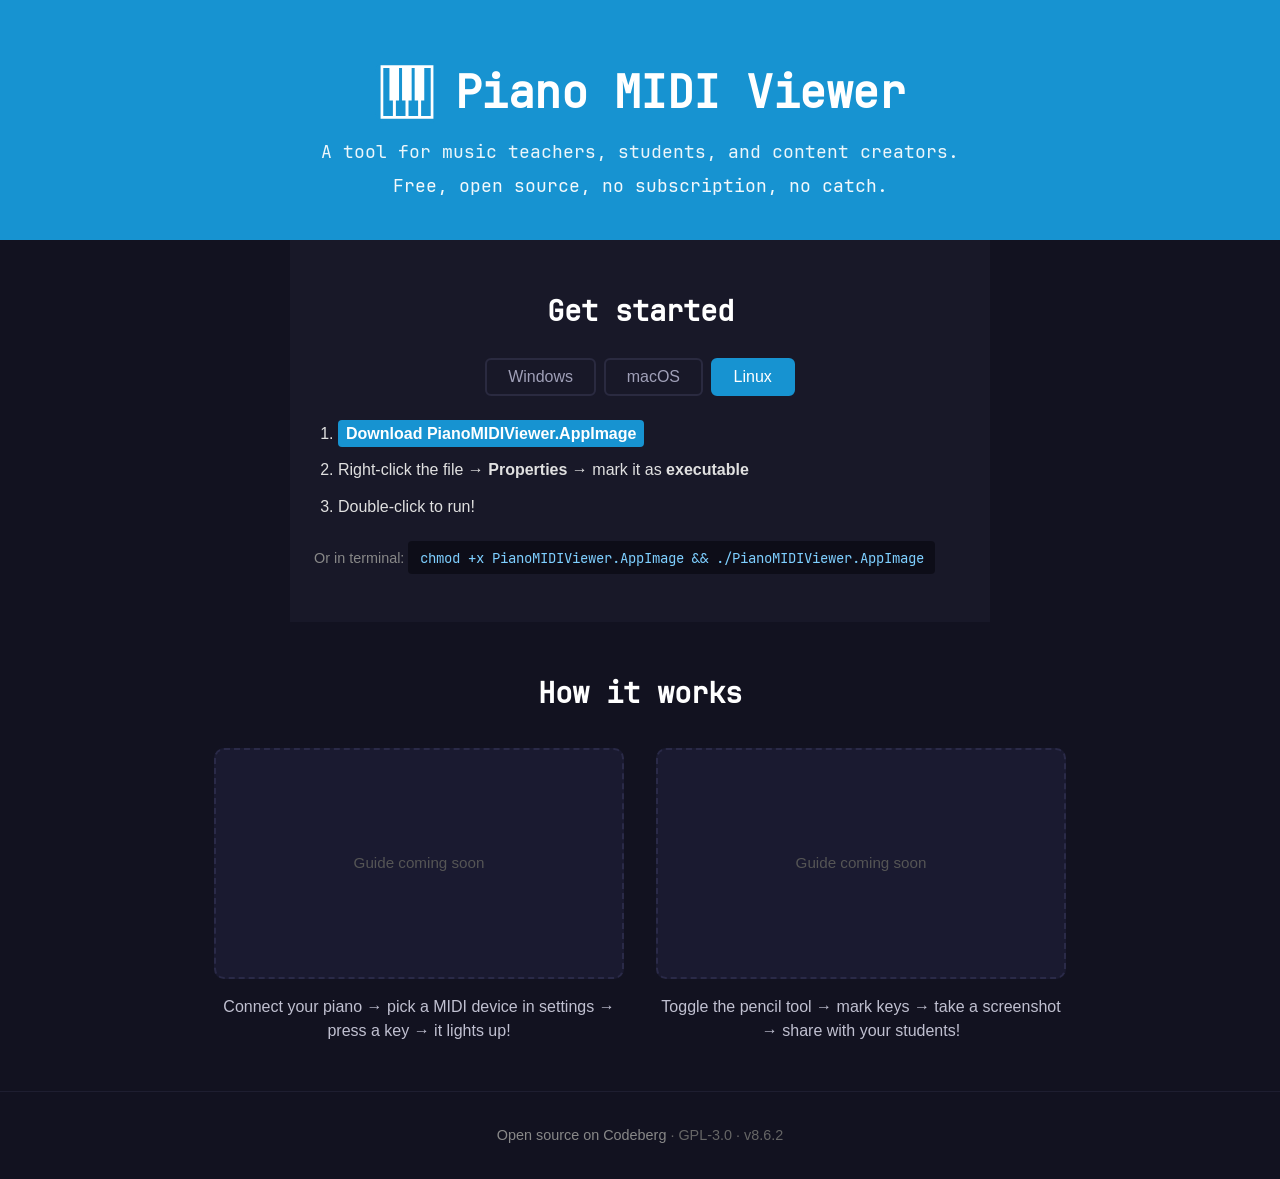
==== index.html @ 0eb94acc "Deploy website" ====
<!DOCTYPE html>
<html lang="en">
<head>
    <meta charset="UTF-8">
    <meta name="viewport" content="width=device-width, initial-scale=1.0">
    <title>Piano MIDI Viewer — Free tool for music teachers, students, and creators</title>
    <meta name="description" content="A free, open source piano visualizer for music lessons and streaming. No subscription, no catch.">
    <link rel="icon" href="icon.svg" type="image/svg+xml">
    <link rel="stylesheet" href="style.css">
</head>
<body>

<!-- Hero -->
<header class="hero">
    <div class="hero-title">
        <img src="icon.svg" alt="Piano MIDI Viewer icon" class="hero-icon">
        <h1>Piano MIDI Viewer</h1>
    </div>
    <p class="tagline">A tool for music teachers, students, and content creators.</p>
    <p class="promise">Free, open source, no subscription, no catch.</p>
</header>

<!-- Download / Install -->
<section id="download" class="download-section">
    <h2>Get started</h2>
    <div class="platform-tabs">
        <button class="tab" data-platform="windows">Windows</button>
        <button class="tab" data-platform="macos">macOS</button>
        <button class="tab" data-platform="linux">Linux</button>
    </div>

    <div class="platform-content" data-platform="windows">
        <ol>
            <li><a href="#" class="btn btn-download" data-file="WIN_PianoMIDIViewer.exe">Download PianoMIDIViewer.exe</a></li>
            <li>Run the file</li>
            <li>Windows SmartScreen may pop up — click <strong>"More info"</strong>, then <strong>"Run anyway"</strong></li>
            <li>That's it! The app is ready to use.</li>
        </ol>
        <p class="note">SmartScreen warns about unsigned apps. Piano MIDI Viewer is open source and safe — you can <a href="https://codeberg.org/skoomabwoy/piano-midi-viewer" target="_blank" rel="noopener">read every line of code</a>.</p>
    </div>

    <div class="platform-content" data-platform="macos">
        <ol>
            <li><a href="#" class="btn btn-download" data-file="MAC_PianoMIDIViewer.dmg">Download PianoMIDIViewer.dmg</a></li>
            <li>Open the DMG and drag <strong>Piano MIDI Viewer</strong> to your <strong>Applications</strong> folder</li>
            <li>Open <strong>Terminal</strong> (search for it in Spotlight) and paste this command:
                <code class="command">xattr -cr /Applications/PianoMIDIViewer.app</code>
            </li>
            <li>Now open the app from Applications — it's ready!</li>
        </ol>
        <p class="note">The xattr command removes macOS quarantine flags. Apple requires a $99/year fee to sign apps — we'd rather keep the app free.</p>
    </div>

    <div class="platform-content" data-platform="linux">
        <ol>
            <li><a href="#" class="btn btn-download" data-file="LINUX_PianoMIDIViewer.AppImage">Download PianoMIDIViewer.AppImage</a></li>
            <li>Right-click the file → <strong>Properties</strong> → mark it as <strong>executable</strong></li>
            <li>Double-click to run!</li>
        </ol>
        <p class="note">Or in terminal: <code class="command">chmod +x PianoMIDIViewer.AppImage && ./PianoMIDIViewer.AppImage</code></p>
    </div>
</section>

<!-- How it works -->
<section class="how-it-works">
    <h2>How it works</h2>
    <div class="guides">
        <div class="guide-card">
            <div class="guide-placeholder">
                <!-- GIF/screenshot will go here -->
                <span>Guide coming soon</span>
            </div>
            <p class="guide-caption">Connect your piano → pick a MIDI device in settings → press a key → it lights up!</p>
        </div>
        <div class="guide-card">
            <div class="guide-placeholder">
                <!-- GIF/screenshot will go here -->
                <span>Guide coming soon</span>
            </div>
            <p class="guide-caption">Toggle the pencil tool → mark keys → take a screenshot → share with your students!</p>
        </div>
    </div>
</section>

<!-- Footer -->
<footer>
    <p>
        <a href="https://codeberg.org/skoomabwoy/piano-midi-viewer" target="_blank" rel="noopener">Open source on Codeberg</a>
        · GPL-3.0
        · v8.6.2
    </p>
</footer>

<script src="script.js"></script>
</body>
</html>
---- style.css ----
/* ── Font ── */
@font-face {
    font-family: 'JetBrains Mono';
    src: url('JetBrainsMono-Regular.ttf') format('truetype');
    font-weight: 400;
    font-style: normal;
    font-display: swap;
}

/* ── Reset & Base ── */
*, *::before, *::after {
    margin: 0;
    padding: 0;
    box-sizing: border-box;
}

html {
    scroll-behavior: smooth;
}

body {
    font-family: -apple-system, BlinkMacSystemFont, 'Segoe UI', Roboto, 'Helvetica Neue', Arial, sans-serif;
    line-height: 1.6;
    color: #e0e0e0;
    background: #121220;
}

a {
    color: #5bbfff;
    text-decoration: none;
}

a:hover {
    text-decoration: underline;
}

/* ── Hero ── */
.hero {
    background: #1793D1;
    color: #fff;
    text-align: center;
    padding: 3.5rem 1.5rem 2.5rem;
}

.hero-title {
    display: flex;
    align-items: center;
    justify-content: center;
    gap: 1rem;
    margin-bottom: 0.6rem;
}

.hero-icon {
    width: 64px;
    height: 64px;
    border-radius: 12px;
}

.hero h1 {
    font-family: 'JetBrains Mono', monospace;
    font-size: 2.8rem;
    font-weight: 700;
    letter-spacing: -0.5px;
}

.tagline {
    font-family: 'JetBrains Mono', monospace;
    font-size: 1.15rem;
    opacity: 0.92;
    margin-bottom: 0.3rem;
}

.promise {
    font-family: 'JetBrains Mono', monospace;
    font-size: 1.1rem;
    font-weight: 400;
    opacity: 0.95;
    margin-bottom: 0;
}

/* ── Download Section ── */
.download-section {
    background: #181828;
    padding: 3rem 1.5rem;
    max-width: 700px;
    margin: 0 auto;
}

.download-section h2 {
    font-family: 'JetBrains Mono', monospace;
    text-align: center;
    font-size: 1.8rem;
    margin-bottom: 1.5rem;
    color: #fff;
}

/* Platform tabs */
.platform-tabs {
    display: flex;
    justify-content: center;
    gap: 0.5rem;
    margin-bottom: 1.5rem;
}

.tab {
    background: transparent;
    color: #a0a0b8;
    border: 2px solid #2a2a40;
    padding: 0.5rem 1.3rem;
    border-radius: 6px;
    font-size: 1rem;
    font-weight: 500;
    cursor: pointer;
    transition: all 0.2s;
    font-family: inherit;
}

.tab:hover {
    color: #fff;
    border-color: #1793D1;
}

.tab.active {
    background: #1793D1;
    color: #fff;
    border-color: #1793D1;
}

/* Platform content */
.platform-content {
    display: none;
    animation: fadeIn 0.25s ease;
}

.platform-content.active {
    display: block;
}

@keyframes fadeIn {
    from { opacity: 0; transform: translateY(6px); }
    to { opacity: 1; transform: translateY(0); }
}

.platform-content ol {
    padding-left: 1.5rem;
    margin-bottom: 1rem;
}

.platform-content li {
    margin-bottom: 0.6rem;
    line-height: 1.7;
}

/* Download button inside steps */
.btn-download {
    display: inline-block;
    background: #1793D1;
    color: #fff;
    padding: 0rem 0.5rem;
    border-radius: 4px;
    font-size: 1rem;
    font-weight: 600;
    text-decoration: none;
    transition: background 0.15s;
    cursor: pointer;
}

.btn-download:hover {
    background: #1480b8;
    text-decoration: none;
}

.command {
    display: inline-block;
    background: #0d0d18;
    color: #7ecfff;
    padding: 0.3rem 0.7rem;
    border-radius: 4px;
    font-family: 'JetBrains Mono', 'Fira Code', 'Consolas', monospace;
    font-size: 0.9rem;
    user-select: all;
    margin-top: 0.3rem;
}

.note {
    color: #888;
    font-size: 0.9rem;
    margin-top: 0.5rem;
}

/* ── How It Works ── */
.how-it-works {
    background: #121220;
    padding: 3rem 1.5rem;
    max-width: 900px;
    margin: 0 auto;
}

.how-it-works h2 {
    font-family: 'JetBrains Mono', monospace;
    text-align: center;
    font-size: 1.8rem;
    margin-bottom: 2rem;
    color: #fff;
}

.guides {
    display: grid;
    grid-template-columns: 1fr 1fr;
    gap: 2rem;
}

.guide-card {
    text-align: center;
}

.guide-placeholder {
    background: #1a1a30;
    border: 2px dashed #2a2a48;
    border-radius: 10px;
    aspect-ratio: 16 / 9;
    display: flex;
    align-items: center;
    justify-content: center;
    margin-bottom: 1rem;
    color: #555;
    font-size: 0.95rem;
}

.guide-caption {
    color: #c0c0d0;
    font-size: 1rem;
    line-height: 1.5;
}

/* ── Footer ── */
footer {
    text-align: center;
    padding: 2rem 1.5rem;
    color: #666;
    font-size: 0.9rem;
    border-top: 1px solid #1e1e30;
}

footer a {
    color: #888;
}

footer a:hover {
    color: #1793D1;
}

/* ── Responsive ── */
@media (max-width: 600px) {
    .hero-icon {
        width: 48px;
        height: 48px;
    }

    .hero h1 {
        font-size: 1.8rem;
    }

    .tagline {
        font-size: 1.05rem;
    }

    .promise {
        font-size: 1rem;
    }

    .platform-tabs {
        flex-direction: column;
        align-items: stretch;
    }

    .tab {
        text-align: center;
    }

    .guides {
        grid-template-columns: 1fr;
    }

    .download-section {
        padding: 2rem 1.2rem;
    }
}
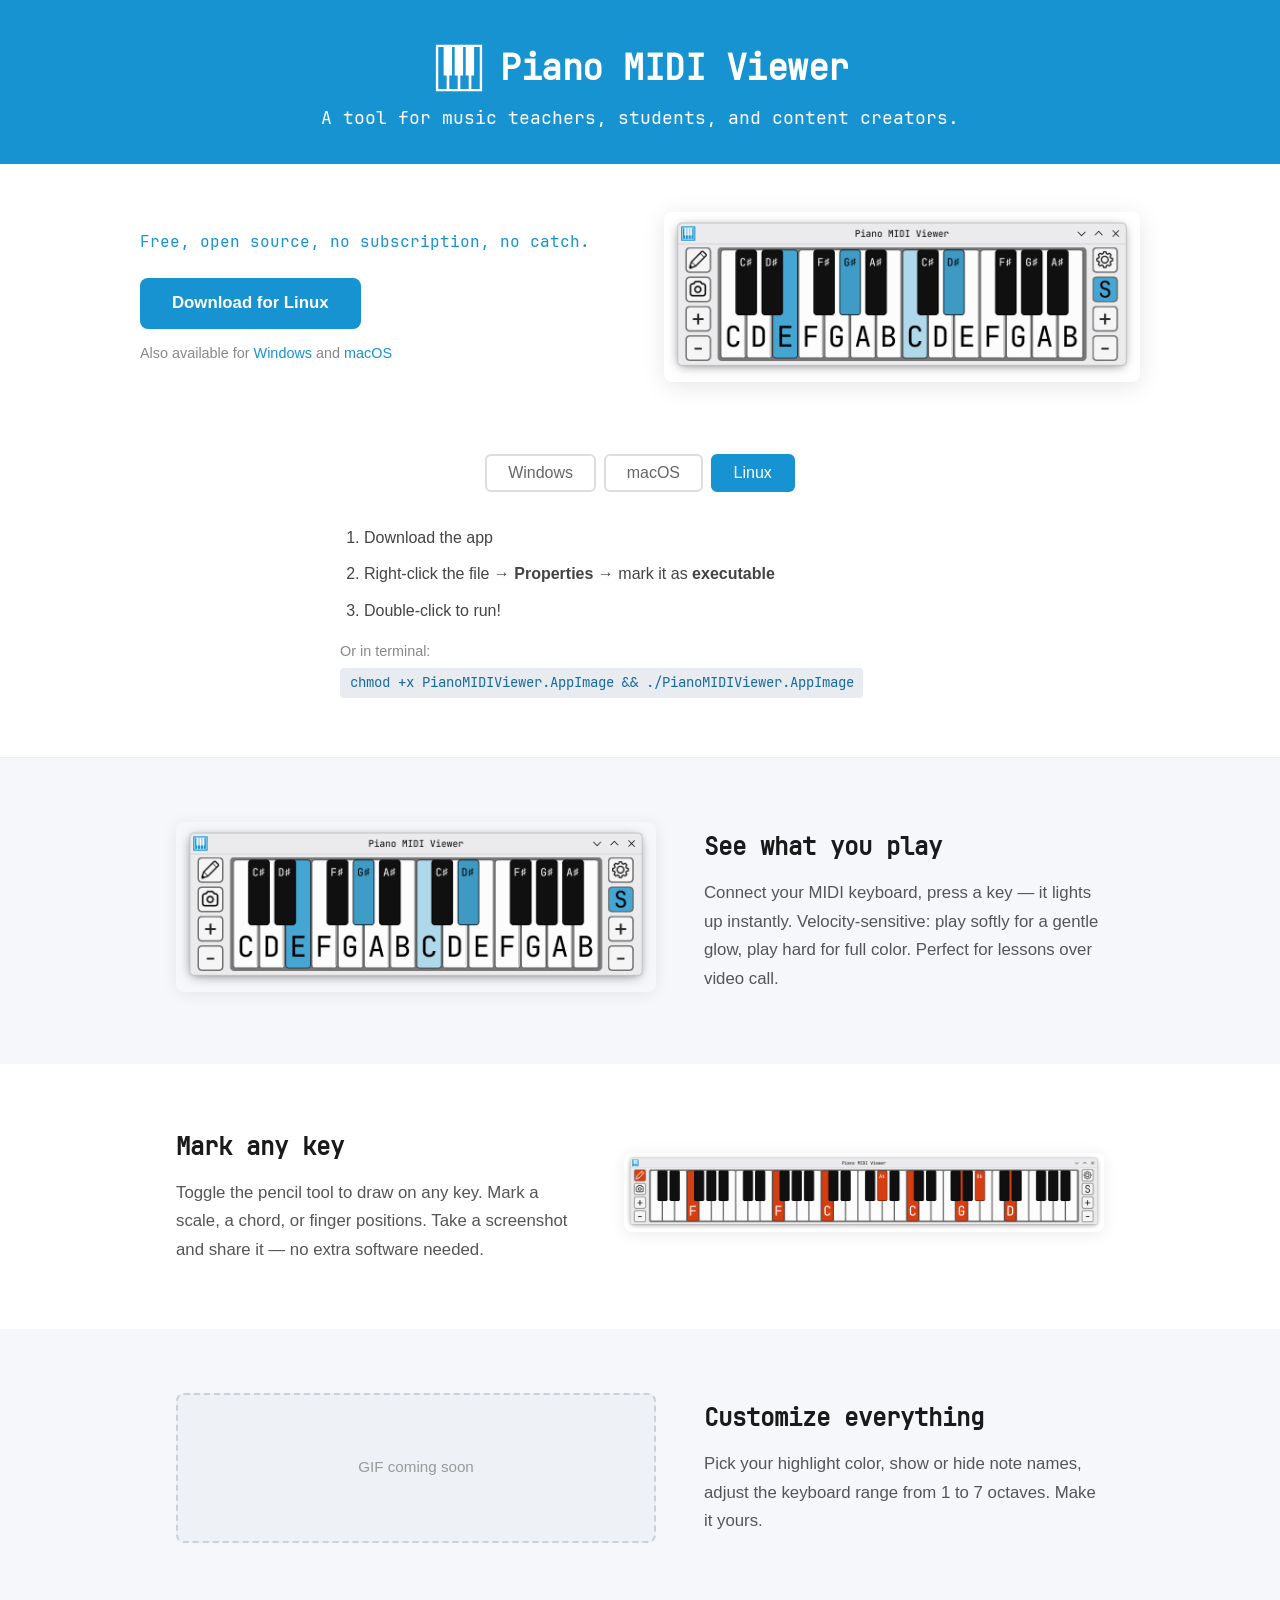
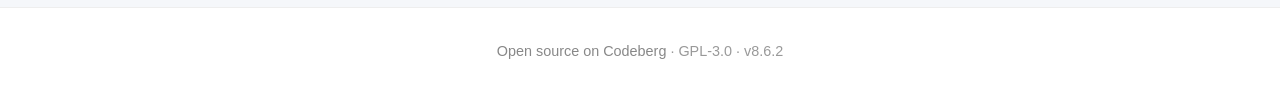
==== commit 0e5c0ff6: "Deploy website" ====
--- a/index.html
+++ b/index.html
@@ -10,76 +10,112 @@
 </head>
 <body>
 
-<!-- Hero -->
-<header class="hero">
-    <div class="hero-title">
-        <img src="icon.svg" alt="Piano MIDI Viewer icon" class="hero-icon">
-        <h1>Piano MIDI Viewer</h1>
+<!-- Top Banner -->
+<header class="top-banner">
+    <div class="banner-inner">
+        <div class="banner-title">
+            <img src="icon.svg" alt="" class="banner-icon">
+            <h1>Piano MIDI Viewer</h1>
+        </div>
+        <p class="banner-tagline">A tool for music teachers, students, and content creators.</p>
     </div>
-    <p class="tagline">A tool for music teachers, students, and content creators.</p>
-    <p class="promise">Free, open source, no subscription, no catch.</p>
 </header>
 
-<!-- Download / Install -->
-<section id="download" class="download-section">
-    <h2>Get started</h2>
+<!-- Hero -->
+<section class="hero">
+    <div class="hero-inner">
+        <div class="hero-text">
+            <p class="promise">Free, open source, no subscription, no catch.</p>
+            <a id="hero-download-btn" href="#download" class="btn btn-primary">Download</a>
+            <p class="also-available">Also available for
+                <a href="#" class="alt-download" data-platform="windows">Windows</a>,
+                <a href="#" class="alt-download" data-platform="macos">macOS</a>, and
+                <a href="#" class="alt-download" data-platform="linux">Linux</a>
+            </p>
+        </div>
+        <div class="hero-screenshot">
+            <img src="screenshots/sustained-blue-2-octaves-velocity.png" alt="Piano MIDI Viewer showing highlighted keys with velocity">
+        </div>
+    </div>
+</section>
+
+<!-- Install Instructions (right below hero, before features) -->
+<section id="download" class="install-section">
     <div class="platform-tabs">
         <button class="tab" data-platform="windows">Windows</button>
         <button class="tab" data-platform="macos">macOS</button>
         <button class="tab" data-platform="linux">Linux</button>
     </div>
 
-    <div class="platform-content" data-platform="windows">
-        <ol>
-            <li><a href="#" class="btn btn-download" data-file="WIN_PianoMIDIViewer.exe">Download PianoMIDIViewer.exe</a></li>
-            <li>Run the file</li>
-            <li>Windows SmartScreen may pop up — click <strong>"More info"</strong>, then <strong>"Run anyway"</strong></li>
-            <li>That's it! The app is ready to use.</li>
-        </ol>
-        <p class="note">SmartScreen warns about unsigned apps. Piano MIDI Viewer is open source and safe — you can <a href="https://codeberg.org/skoomabwoy/piano-midi-viewer" target="_blank" rel="noopener">read every line of code</a>.</p>
-    </div>
+    <div class="platform-container">
+        <div class="platform-content" data-platform="windows">
+            <ol>
+                <li>Download the app</li>
+                <li>Run the file</li>
+                <li>Windows SmartScreen may pop up — click <strong>"More info"</strong>, then <strong>"Run anyway"</strong></li>
+                <li>That's it! The app is ready to use.</li>
+            </ol>
+            <p class="note">SmartScreen warns about unsigned apps. Piano MIDI Viewer is open source and safe — you can <a href="https://codeberg.org/skoomabwoy/piano-midi-viewer" target="_blank" rel="noopener">read every line of code</a>.</p>
+        </div>
 
-    <div class="platform-content" data-platform="macos">
-        <ol>
-            <li><a href="#" class="btn btn-download" data-file="MAC_PianoMIDIViewer.dmg">Download PianoMIDIViewer.dmg</a></li>
-            <li>Open the DMG and drag <strong>Piano MIDI Viewer</strong> to your <strong>Applications</strong> folder</li>
-            <li>Open <strong>Terminal</strong> (search for it in Spotlight) and paste this command:
-                <code class="command">xattr -cr /Applications/PianoMIDIViewer.app</code>
-            </li>
-            <li>Now open the app from Applications — it's ready!</li>
-        </ol>
-        <p class="note">The xattr command removes macOS quarantine flags. Apple requires a $99/year fee to sign apps — we'd rather keep the app free.</p>
-    </div>
+        <div class="platform-content" data-platform="macos">
+            <ol>
+                <li>Download the app</li>
+                <li>Open the downloaded file and drag <strong>Piano MIDI Viewer</strong> to your <strong>Applications</strong> folder</li>
+                <li>Open <strong>Terminal</strong> (search for it in Spotlight) and paste this command:
+                    <code class="command">xattr -cr /Applications/PianoMIDIViewer.app</code>
+                </li>
+                <li>Now open the app from Applications — it's ready!</li>
+            </ol>
+            <p class="note">The xattr command removes macOS quarantine flags. Apple requires a $99/year fee to sign apps — we'd rather keep the app free.</p>
+        </div>
 
-    <div class="platform-content" data-platform="linux">
-        <ol>
-            <li><a href="#" class="btn btn-download" data-file="LINUX_PianoMIDIViewer.AppImage">Download PianoMIDIViewer.AppImage</a></li>
-            <li>Right-click the file → <strong>Properties</strong> → mark it as <strong>executable</strong></li>
-            <li>Double-click to run!</li>
-        </ol>
-        <p class="note">Or in terminal: <code class="command">chmod +x PianoMIDIViewer.AppImage && ./PianoMIDIViewer.AppImage</code></p>
+        <div class="platform-content" data-platform="linux">
+            <ol>
+                <li>Download the app</li>
+                <li>Right-click the file → <strong>Properties</strong> → mark it as <strong>executable</strong></li>
+                <li>Double-click to run!</li>
+            </ol>
+            <p class="note">Or in terminal: <code class="command">chmod +x PianoMIDIViewer.AppImage && ./PianoMIDIViewer.AppImage</code></p>
+        </div>
     </div>
 </section>
 
-<!-- How it works -->
-<section class="how-it-works">
-    <h2>How it works</h2>
-    <div class="guides">
-        <div class="guide-card">
-            <div class="guide-placeholder">
-                <!-- GIF/screenshot will go here -->
-                <span>Guide coming soon</span>
-            </div>
-            <p class="guide-caption">Connect your piano → pick a MIDI device in settings → press a key → it lights up!</p>
+<!-- Features -->
+<section class="features">
+
+    <div class="feature feature-img-left">
+        <div class="feature-media">
+            <img src="screenshots/sustained-blue-2-octaves-velocity.png" alt="Keys lighting up in real time">
         </div>
-        <div class="guide-card">
-            <div class="guide-placeholder">
-                <!-- GIF/screenshot will go here -->
-                <span>Guide coming soon</span>
-            </div>
-            <p class="guide-caption">Toggle the pencil tool → mark keys → take a screenshot → share with your students!</p>
+        <div class="feature-text">
+            <h2>See what you play</h2>
+            <p>Connect your MIDI keyboard, press a key — it lights up instantly. Velocity-sensitive: play softly for a gentle glow, play hard for full color. Perfect for lessons over video call.</p>
         </div>
     </div>
+
+    <div class="feature feature-img-right">
+        <div class="feature-text">
+            <h2>Mark any key</h2>
+            <p>Toggle the pencil tool to draw on any key. Mark a scale, a chord, or finger positions. Take a screenshot and share it — no extra software needed.</p>
+        </div>
+        <div class="feature-media">
+            <img src="screenshots/pencil-tool-red-4-octaves.png" alt="Pencil tool marking keys in red">
+        </div>
+    </div>
+
+    <div class="feature feature-img-left">
+        <div class="feature-media">
+            <div class="feature-placeholder">
+                <span>GIF coming soon</span>
+            </div>
+        </div>
+        <div class="feature-text">
+            <h2>Customize everything</h2>
+            <p>Pick your highlight color, show or hide note names, adjust the keyboard range from 1 to 7 octaves. Make it yours.</p>
+        </div>
+    </div>
+
 </section>
 
 <!-- Footer -->
--- a/style.css
+++ b/style.css
@@ -21,12 +21,12 @@
 body {
     font-family: -apple-system, BlinkMacSystemFont, 'Segoe UI', Roboto, 'Helvetica Neue', Arial, sans-serif;
     line-height: 1.6;
-    color: #e0e0e0;
-    background: #121220;
+    color: #2a2a2a;
+    background: #ffffff;
 }
 
 a {
-    color: #5bbfff;
+    color: #1793D1;
     text-decoration: none;
 }
 
@@ -34,64 +34,199 @@
     text-decoration: underline;
 }
 
+/* ── Top Banner (Arch Blue) ── */
+.top-banner {
+    background: #1793D1;
+    padding: 2.5rem 2rem 2rem;
+    text-align: center;
+}
+
+.banner-inner {
+    max-width: 1000px;
+    margin: 0 auto;
+}
+
+.banner-title {
+    display: flex;
+    align-items: center;
+    justify-content: center;
+    gap: 0.8rem;
+    margin-bottom: 0.5rem;
+}
+
+.banner-icon {
+    width: 56px;
+    height: 56px;
+    border-radius: 10px;
+}
+
+.banner-title h1 {
+    font-family: 'JetBrains Mono', monospace;
+    font-size: 2.2rem;
+    font-weight: 700;
+    color: #ffffff;
+    letter-spacing: -0.5px;
+}
+
+.banner-tagline {
+    font-family: 'JetBrains Mono', monospace;
+    font-size: 1.1rem;
+    color: #ffffff;
+}
+
 /* ── Hero ── */
 .hero {
+    background: #ffffff;
+    padding: 3rem 2rem 2rem;
+}
+
+.hero-inner {
+    max-width: 1000px;
+    margin: 0 auto;
+    display: flex;
+    align-items: center;
+    gap: 3rem;
+}
+
+.hero-text {
+    flex: 1;
+}
+
+.promise {
+    font-family: 'JetBrains Mono', monospace;
+    font-size: 1rem;
+    color: #1793D1;
+    margin-bottom: 1.5rem;
+}
+
+.btn-primary {
+    display: inline-block;
     background: #1793D1;
     color: #fff;
-    text-align: center;
-    padding: 3.5rem 1.5rem 2.5rem;
-}
-
-.hero-title {
+    padding: 0.75rem 2rem;
+    border-radius: 8px;
+    font-size: 1.05rem;
+    font-weight: 600;
+    text-decoration: none;
+    transition: background 0.15s, transform 0.15s;
+}
+
+.btn-primary:hover {
+    background: #1480b8;
+    text-decoration: none;
+    transform: translateY(-1px);
+}
+
+.also-available {
+    margin-top: 0.8rem;
+    font-size: 0.9rem;
+    color: #888;
+}
+
+.alt-download {
+    color: #1793D1;
+}
+
+.alt-download:hover {
+    text-decoration: underline;
+}
+
+.hero-screenshot {
+    flex: 1;
+    display: flex;
+    justify-content: center;
+}
+
+.hero-screenshot img {
+    max-width: 100%;
+    height: auto;
+    border-radius: 8px;
+    box-shadow: 0 4px 24px rgba(0, 0, 0, 0.1);
+}
+
+/* ── Features ── */
+.features {
+    padding: 0;
+}
+
+.feature {
     display: flex;
     align-items: center;
-    justify-content: center;
-    gap: 1rem;
-    margin-bottom: 0.6rem;
-}
-
-.hero-icon {
-    width: 64px;
-    height: 64px;
-    border-radius: 12px;
-}
-
-.hero h1 {
+    gap: 3rem;
+    max-width: 1000px;
+    margin: 0 auto;
+    padding: 4rem 2rem;
+}
+
+/* Alternating background */
+.feature:nth-child(odd) {
+    background: #f5f7fa;
+}
+
+.feature:nth-child(even) {
+    background: #ffffff;
+}
+
+/* Override max-width constraint so backgrounds span full width */
+.features .feature {
+    max-width: none;
+}
+
+.feature > * {
+    max-width: 480px;
+}
+
+.feature {
+    justify-content: center;
+}
+
+.feature-media {
+    flex: 1;
+    max-width: 480px;
+}
+
+.feature-media img {
+    width: 100%;
+    height: auto;
+    border-radius: 8px;
+    box-shadow: 0 2px 16px rgba(0, 0, 0, 0.08);
+}
+
+.feature-text {
+    flex: 1;
+    max-width: 400px;
+}
+
+.feature-text h2 {
     font-family: 'JetBrains Mono', monospace;
-    font-size: 2.8rem;
-    font-weight: 700;
-    letter-spacing: -0.5px;
-}
-
-.tagline {
-    font-family: 'JetBrains Mono', monospace;
-    font-size: 1.15rem;
-    opacity: 0.92;
-    margin-bottom: 0.3rem;
-}
-
-.promise {
-    font-family: 'JetBrains Mono', monospace;
-    font-size: 1.1rem;
-    font-weight: 400;
-    opacity: 0.95;
-    margin-bottom: 0;
-}
-
-/* ── Download Section ── */
-.download-section {
-    background: #181828;
-    padding: 3rem 1.5rem;
-    max-width: 700px;
-    margin: 0 auto;
-}
-
-.download-section h2 {
-    font-family: 'JetBrains Mono', monospace;
-    text-align: center;
-    font-size: 1.8rem;
-    margin-bottom: 1.5rem;
-    color: #fff;
+    font-size: 1.5rem;
+    color: #1a1a1a;
+    margin-bottom: 0.8rem;
+}
+
+.feature-text p {
+    font-size: 1.05rem;
+    color: #555;
+    line-height: 1.7;
+}
+
+.feature-placeholder {
+    background: #eef1f5;
+    border: 2px dashed #ccd0d8;
+    border-radius: 8px;
+    aspect-ratio: 16 / 5;
+    display: flex;
+    align-items: center;
+    justify-content: center;
+    color: #999;
+    font-size: 0.95rem;
+}
+
+/* ── Install Section (right below hero) ── */
+.install-section {
+    background: #ffffff;
+    padding: 2.5rem 2rem 3rem;
+    border-bottom: 1px solid #eee;
 }
 
 /* Platform tabs */
@@ -99,13 +234,13 @@
     display: flex;
     justify-content: center;
     gap: 0.5rem;
-    margin-bottom: 1.5rem;
+    margin-bottom: 2rem;
 }
 
 .tab {
-    background: transparent;
-    color: #a0a0b8;
-    border: 2px solid #2a2a40;
+    background: #fff;
+    color: #666;
+    border: 2px solid #ddd;
     padding: 0.5rem 1.3rem;
     border-radius: 6px;
     font-size: 1rem;
@@ -116,7 +251,7 @@
 }
 
 .tab:hover {
-    color: #fff;
+    color: #1793D1;
     border-color: #1793D1;
 }
 
@@ -126,7 +261,12 @@
     border-color: #1793D1;
 }
 
-/* Platform content */
+/* Platform content container (height equalized by JS) */
+.platform-container {
+    max-width: 600px;
+    margin: 0 auto;
+}
+
 .platform-content {
     display: none;
     animation: fadeIn 0.25s ease;
@@ -149,35 +289,17 @@
 .platform-content li {
     margin-bottom: 0.6rem;
     line-height: 1.7;
-}
-
-/* Download button inside steps */
-.btn-download {
-    display: inline-block;
-    background: #1793D1;
-    color: #fff;
-    padding: 0rem 0.5rem;
-    border-radius: 4px;
-    font-size: 1rem;
-    font-weight: 600;
-    text-decoration: none;
-    transition: background 0.15s;
-    cursor: pointer;
-}
-
-.btn-download:hover {
-    background: #1480b8;
-    text-decoration: none;
+    color: #444;
 }
 
 .command {
     display: inline-block;
-    background: #0d0d18;
-    color: #7ecfff;
-    padding: 0.3rem 0.7rem;
+    background: #e8ecf0;
+    color: #1a6b9e;
+    padding: 0.25rem 0.6rem;
     border-radius: 4px;
-    font-family: 'JetBrains Mono', 'Fira Code', 'Consolas', monospace;
-    font-size: 0.9rem;
+    font-family: 'JetBrains Mono', 'Consolas', monospace;
+    font-size: 0.85rem;
     user-select: all;
     margin-top: 0.3rem;
 }
@@ -188,58 +310,17 @@
     margin-top: 0.5rem;
 }
 
-/* ── How It Works ── */
-.how-it-works {
-    background: #121220;
-    padding: 3rem 1.5rem;
-    max-width: 900px;
-    margin: 0 auto;
-}
-
-.how-it-works h2 {
-    font-family: 'JetBrains Mono', monospace;
-    text-align: center;
-    font-size: 1.8rem;
-    margin-bottom: 2rem;
-    color: #fff;
-}
-
-.guides {
-    display: grid;
-    grid-template-columns: 1fr 1fr;
-    gap: 2rem;
-}
-
-.guide-card {
-    text-align: center;
-}
-
-.guide-placeholder {
-    background: #1a1a30;
-    border: 2px dashed #2a2a48;
-    border-radius: 10px;
-    aspect-ratio: 16 / 9;
-    display: flex;
-    align-items: center;
-    justify-content: center;
-    margin-bottom: 1rem;
-    color: #555;
-    font-size: 0.95rem;
-}
-
-.guide-caption {
-    color: #c0c0d0;
-    font-size: 1rem;
-    line-height: 1.5;
+.note a {
+    color: #1793D1;
 }
 
 /* ── Footer ── */
 footer {
     text-align: center;
     padding: 2rem 1.5rem;
-    color: #666;
+    color: #999;
     font-size: 0.9rem;
-    border-top: 1px solid #1e1e30;
+    border-top: 1px solid #eee;
 }
 
 footer a {
@@ -251,38 +332,54 @@
 }
 
 /* ── Responsive ── */
-@media (max-width: 600px) {
-    .hero-icon {
-        width: 48px;
-        height: 48px;
-    }
-
-    .hero h1 {
+@media (max-width: 768px) {
+    .banner-title h1 {
         font-size: 1.8rem;
     }
 
-    .tagline {
-        font-size: 1.05rem;
-    }
-
-    .promise {
-        font-size: 1rem;
+    .hero-inner {
+        flex-direction: column;
+        text-align: center;
+        gap: 2rem;
+    }
+
+    .hero-screenshot img {
+        max-width: 90%;
+    }
+
+    .feature {
+        flex-direction: column !important;
+        text-align: center;
+        gap: 1.5rem;
+        padding: 3rem 1.5rem;
+    }
+
+    /* On mobile, always show image first regardless of order */
+    .feature-media {
+        order: -1;
+    }
+
+    .feature-text {
+        max-width: 100%;
+    }
+
+    .feature-media {
+        max-width: 100%;
     }
 
     .platform-tabs {
         flex-direction: column;
         align-items: stretch;
+        max-width: 300px;
+        margin-left: auto;
+        margin-right: auto;
     }
 
     .tab {
         text-align: center;
     }
 
-    .guides {
-        grid-template-columns: 1fr;
-    }
-
-    .download-section {
+    .install-section {
         padding: 2rem 1.2rem;
     }
 }
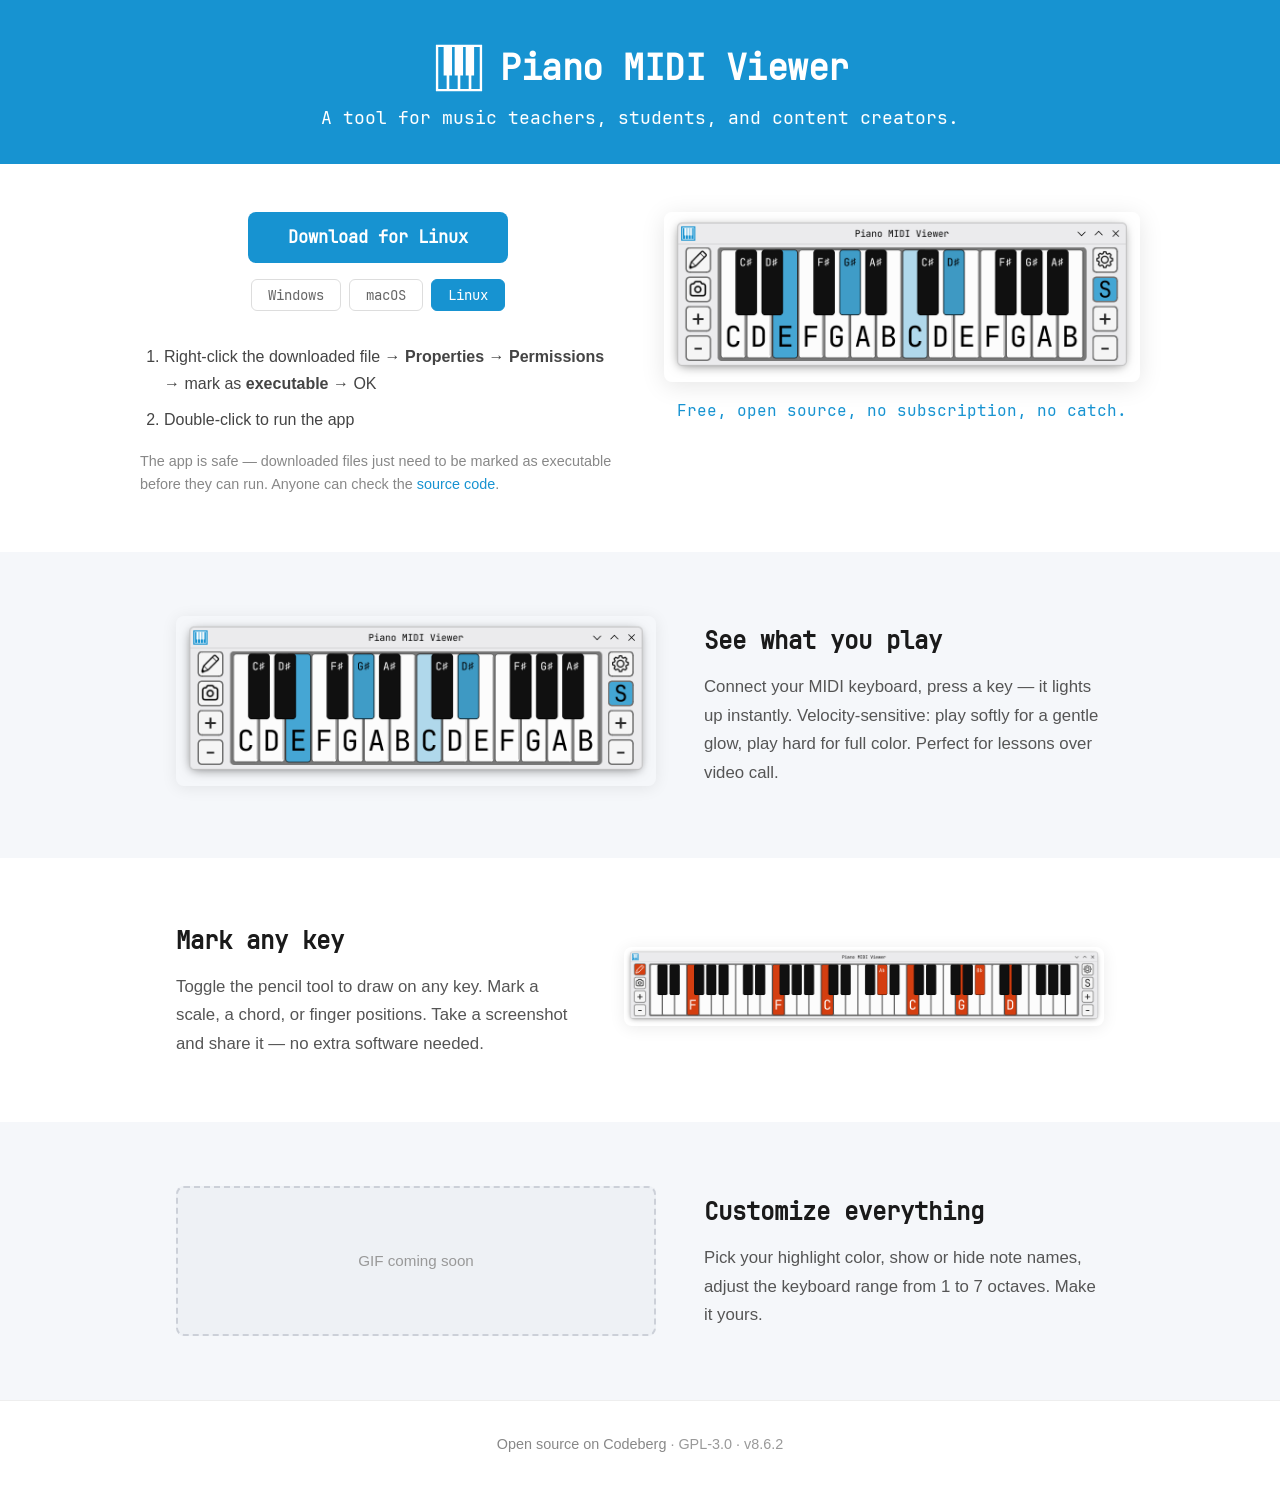
==== commit 0bed1de5: "Deploy website" ====
--- a/index.html
+++ b/index.html
@@ -25,58 +25,45 @@
 <section class="hero">
     <div class="hero-inner">
         <div class="hero-text">
-            <p class="promise">Free, open source, no subscription, no catch.</p>
-            <a id="hero-download-btn" href="#download" class="btn btn-primary">Download</a>
-            <p class="also-available">Also available for
-                <a href="#" class="alt-download" data-platform="windows">Windows</a>,
-                <a href="#" class="alt-download" data-platform="macos">macOS</a>, and
-                <a href="#" class="alt-download" data-platform="linux">Linux</a>
-            </p>
+            <a id="hero-download-btn" href="#" class="btn btn-primary">Download</a>
+            <div class="platform-tabs hero-tabs">
+                <button class="tab" data-platform="windows">Windows</button>
+                <button class="tab" data-platform="macos">macOS</button>
+                <button class="tab" data-platform="linux">Linux</button>
+            </div>
+            <div class="platform-container">
+                <div class="platform-content" data-platform="windows">
+                    <ol>
+                        <li>Run the downloaded file</li>
+                        <li>If Windows shows a warning, click <strong>More info</strong> → <strong>Run anyway</strong></li>
+                    </ol>
+                    <p class="note">The app is safe — Windows and some antivirus software flag apps without a paid certificate. We skip that cost so the app stays free. Anyone can check the <a href="https://codeberg.org/skoomabwoy/piano-midi-viewer" target="_blank" rel="noopener">source code</a>.</p>
+                </div>
+
+                <div class="platform-content" data-platform="macos">
+                    <ol>
+                        <li>Open the downloaded file and drag <strong>Piano MIDI Viewer</strong> into the <strong>Applications</strong> folder</li>
+                        <li>Search for <strong>Terminal</strong> on your Mac and open it (only necessary once)</li>
+                        <li>Paste this command into Terminal and press Enter:
+                            <span class="command-wrapper"><code class="command">xattr -cr /Applications/PianoMIDIViewer.app</code><button class="copy-btn" aria-label="Copy to clipboard" title="Copy to clipboard"><svg width="14" height="14" viewBox="0 0 24 24" fill="none" stroke="currentColor" stroke-width="2" stroke-linecap="round" stroke-linejoin="round"><rect x="9" y="9" width="13" height="13" rx="2"/><path d="M5 15H4a2 2 0 0 1-2-2V4a2 2 0 0 1 2-2h9a2 2 0 0 1 2 2v1"/></svg></button></span>
+                        </li>
+                        <li>From now on, you can run <strong>Piano MIDI Viewer</strong> like any other app</li>
+                    </ol>
+                    <p class="note">The app is safe — macOS blocks apps without a paid Apple certificate. We skip that cost so the app stays free. Anyone can check the <a href="https://codeberg.org/skoomabwoy/piano-midi-viewer" target="_blank" rel="noopener">source code</a>.</p>
+                </div>
+
+                <div class="platform-content" data-platform="linux">
+                    <ol>
+                        <li>Right-click the downloaded file → <strong>Properties</strong> → <strong>Permissions</strong> → mark as <strong>executable</strong> → OK</li>
+                        <li>Double-click to run the app</li>
+                    </ol>
+                    <p class="note">The app is safe — downloaded files just need to be marked as executable before they can run. Anyone can check the <a href="https://codeberg.org/skoomabwoy/piano-midi-viewer" target="_blank" rel="noopener">source code</a>.</p>
+                </div>
+            </div>
         </div>
         <div class="hero-screenshot">
             <img src="screenshots/sustained-blue-2-octaves-velocity.png" alt="Piano MIDI Viewer showing highlighted keys with velocity">
-        </div>
-    </div>
-</section>
-
-<!-- Install Instructions (right below hero, before features) -->
-<section id="download" class="install-section">
-    <div class="platform-tabs">
-        <button class="tab" data-platform="windows">Windows</button>
-        <button class="tab" data-platform="macos">macOS</button>
-        <button class="tab" data-platform="linux">Linux</button>
-    </div>
-
-    <div class="platform-container">
-        <div class="platform-content" data-platform="windows">
-            <ol>
-                <li>Download the app</li>
-                <li>Run the file</li>
-                <li>Windows SmartScreen may pop up — click <strong>"More info"</strong>, then <strong>"Run anyway"</strong></li>
-                <li>That's it! The app is ready to use.</li>
-            </ol>
-            <p class="note">SmartScreen warns about unsigned apps. Piano MIDI Viewer is open source and safe — you can <a href="https://codeberg.org/skoomabwoy/piano-midi-viewer" target="_blank" rel="noopener">read every line of code</a>.</p>
-        </div>
-
-        <div class="platform-content" data-platform="macos">
-            <ol>
-                <li>Download the app</li>
-                <li>Open the downloaded file and drag <strong>Piano MIDI Viewer</strong> to your <strong>Applications</strong> folder</li>
-                <li>Open <strong>Terminal</strong> (search for it in Spotlight) and paste this command:
-                    <code class="command">xattr -cr /Applications/PianoMIDIViewer.app</code>
-                </li>
-                <li>Now open the app from Applications — it's ready!</li>
-            </ol>
-            <p class="note">The xattr command removes macOS quarantine flags. Apple requires a $99/year fee to sign apps — we'd rather keep the app free.</p>
-        </div>
-
-        <div class="platform-content" data-platform="linux">
-            <ol>
-                <li>Download the app</li>
-                <li>Right-click the file → <strong>Properties</strong> → mark it as <strong>executable</strong></li>
-                <li>Double-click to run!</li>
-            </ol>
-            <p class="note">Or in terminal: <code class="command">chmod +x PianoMIDIViewer.AppImage && ./PianoMIDIViewer.AppImage</code></p>
+            <p class="promise">Free, open source, no subscription, no catch.</p>
         </div>
     </div>
 </section>
--- a/style.css
+++ b/style.css
@@ -77,26 +77,27 @@
 /* ── Hero ── */
 .hero {
     background: #ffffff;
-    padding: 3rem 2rem 2rem;
+    padding: 3rem 2rem 1.5rem;
 }
 
 .hero-inner {
     max-width: 1000px;
     margin: 0 auto;
     display: flex;
-    align-items: center;
+    align-items: flex-start;
     gap: 3rem;
 }
 
 .hero-text {
     flex: 1;
+    text-align: center;
 }
 
 .promise {
     font-family: 'JetBrains Mono', monospace;
     font-size: 1rem;
     color: #1793D1;
-    margin-bottom: 1.5rem;
+    margin-top: 1rem;
 }
 
 .btn-primary {
@@ -105,9 +106,12 @@
     color: #fff;
     padding: 0.75rem 2rem;
     border-radius: 8px;
+    font-family: 'JetBrains Mono', monospace;
     font-size: 1.05rem;
     font-weight: 600;
     text-decoration: none;
+    text-align: center;
+    min-width: 260px;
     transition: background 0.15s, transform 0.15s;
 }
 
@@ -117,24 +121,24 @@
     transform: translateY(-1px);
 }
 
-.also-available {
-    margin-top: 0.8rem;
-    font-size: 0.9rem;
-    color: #888;
-}
-
-.alt-download {
-    color: #1793D1;
-}
-
-.alt-download:hover {
-    text-decoration: underline;
+/* Hero platform tabs (compact, centered) */
+.hero-tabs {
+    margin-top: 1rem;
+    margin-bottom: 0;
+    gap: 0.4rem;
+}
+
+.hero-tabs .tab {
+    padding: 0.35rem 1rem;
+    font-size: 0.85rem;
+    border-width: 1.5px;
 }
 
 .hero-screenshot {
     flex: 1;
     display: flex;
-    justify-content: center;
+    flex-direction: column;
+    align-items: center;
 }
 
 .hero-screenshot img {
@@ -220,13 +224,6 @@
     justify-content: center;
     color: #999;
     font-size: 0.95rem;
-}
-
-/* ── Install Section (right below hero) ── */
-.install-section {
-    background: #ffffff;
-    padding: 2.5rem 2rem 3rem;
-    border-bottom: 1px solid #eee;
 }
 
 /* Platform tabs */
@@ -247,7 +244,7 @@
     font-weight: 500;
     cursor: pointer;
     transition: all 0.2s;
-    font-family: inherit;
+    font-family: 'JetBrains Mono', monospace;
 }
 
 .tab:hover {
@@ -263,8 +260,8 @@
 
 /* Platform content container (height equalized by JS) */
 .platform-container {
-    max-width: 600px;
-    margin: 0 auto;
+    margin-top: 1.2rem;
+    text-align: left;
 }
 
 .platform-content {
@@ -292,16 +289,41 @@
     color: #444;
 }
 
+.command-wrapper {
+    display: inline-flex;
+    align-items: center;
+    background: #e8ecf0;
+    border-radius: 4px;
+    margin-top: 0.3rem;
+}
+
 .command {
     display: inline-block;
-    background: #e8ecf0;
+    background: none;
     color: #1a6b9e;
-    padding: 0.25rem 0.6rem;
-    border-radius: 4px;
+    padding: 0.25rem 0.4rem 0.25rem 0.6rem;
     font-family: 'JetBrains Mono', 'Consolas', monospace;
     font-size: 0.85rem;
     user-select: all;
-    margin-top: 0.3rem;
+}
+
+.copy-btn {
+    background: none;
+    border: none;
+    color: #8a9bb0;
+    cursor: pointer;
+    padding: 0.25rem 0.5rem;
+    display: inline-flex;
+    align-items: center;
+    transition: color 0.15s;
+}
+
+.copy-btn:hover {
+    color: #1793D1;
+}
+
+.copy-btn.copied {
+    color: #2ea043;
 }
 
 .note {
@@ -367,19 +389,7 @@
         max-width: 100%;
     }
 
-    .platform-tabs {
-        flex-direction: column;
-        align-items: stretch;
-        max-width: 300px;
-        margin-left: auto;
-        margin-right: auto;
-    }
-
-    .tab {
-        text-align: center;
-    }
-
-    .install-section {
-        padding: 2rem 1.2rem;
-    }
-}
+    .hero-screenshot {
+        width: 100%;
+    }
+}
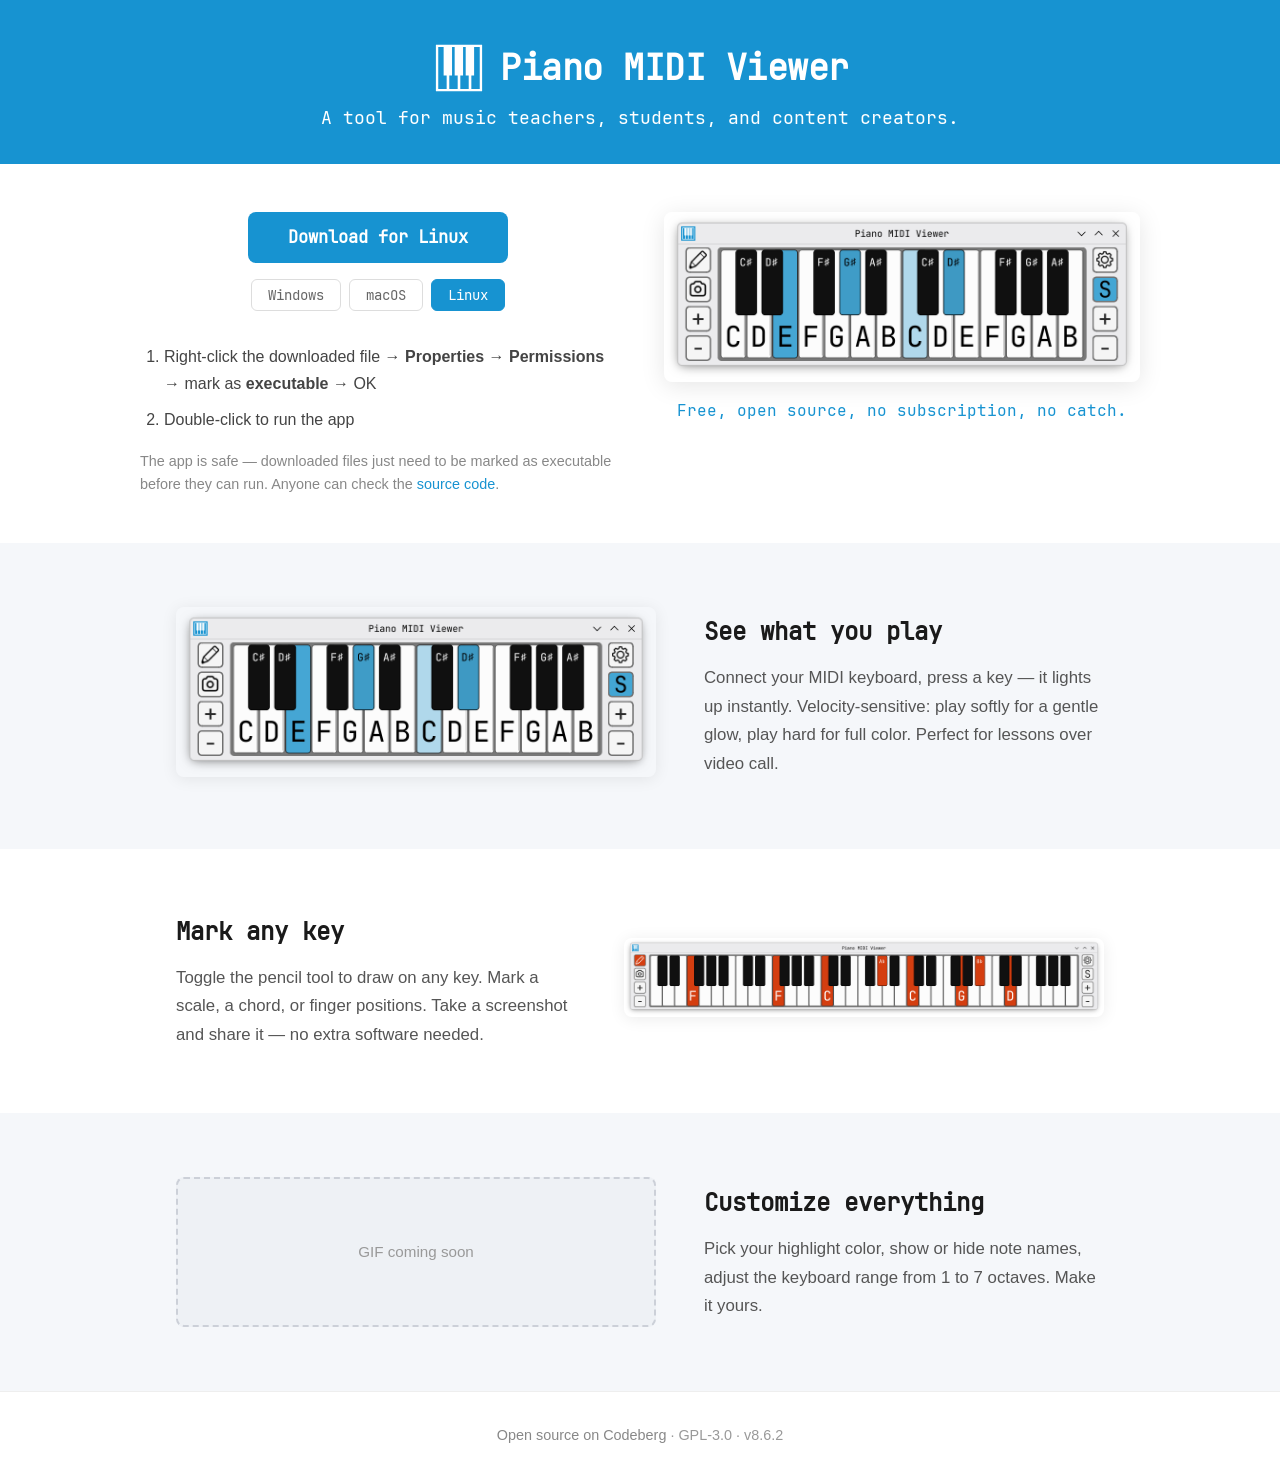
==== commit eb90c1fa: "Deploy website" ====
--- a/index.html
+++ b/index.html
@@ -43,8 +43,7 @@
                 <div class="platform-content" data-platform="macos">
                     <ol>
                         <li>Open the downloaded file and drag <strong>Piano MIDI Viewer</strong> into the <strong>Applications</strong> folder</li>
-                        <li>Search for <strong>Terminal</strong> on your Mac and open it (only necessary once)</li>
-                        <li>Paste this command into Terminal and press Enter:
+                        <li>Run the <strong>Terminal</strong> app on your Mac, paste this command into it and press Enter (only necessary once):
                             <span class="command-wrapper"><code class="command">xattr -cr /Applications/PianoMIDIViewer.app</code><button class="copy-btn" aria-label="Copy to clipboard" title="Copy to clipboard"><svg width="14" height="14" viewBox="0 0 24 24" fill="none" stroke="currentColor" stroke-width="2" stroke-linecap="round" stroke-linejoin="round"><rect x="9" y="9" width="13" height="13" rx="2"/><path d="M5 15H4a2 2 0 0 1-2-2V4a2 2 0 0 1 2-2h9a2 2 0 0 1 2 2v1"/></svg></button></span>
                         </li>
                         <li>From now on, you can run <strong>Piano MIDI Viewer</strong> like any other app</li>
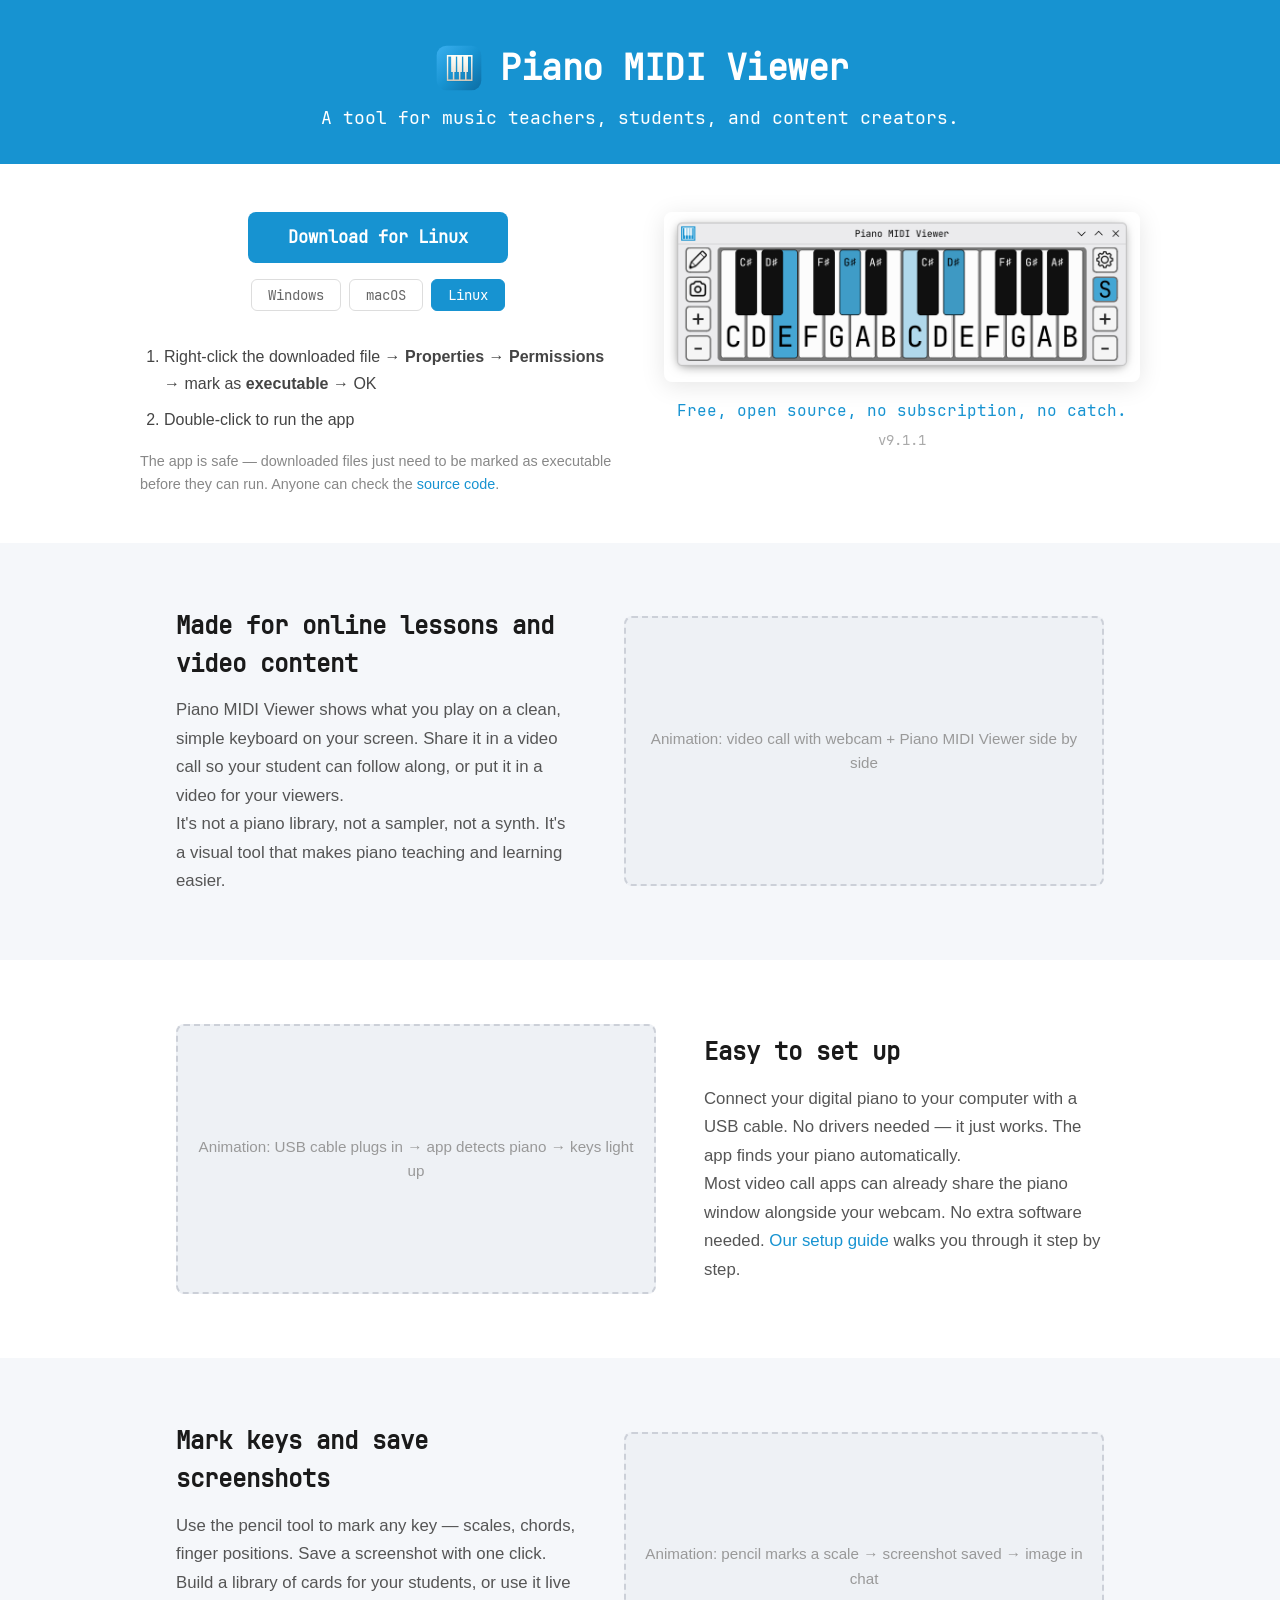
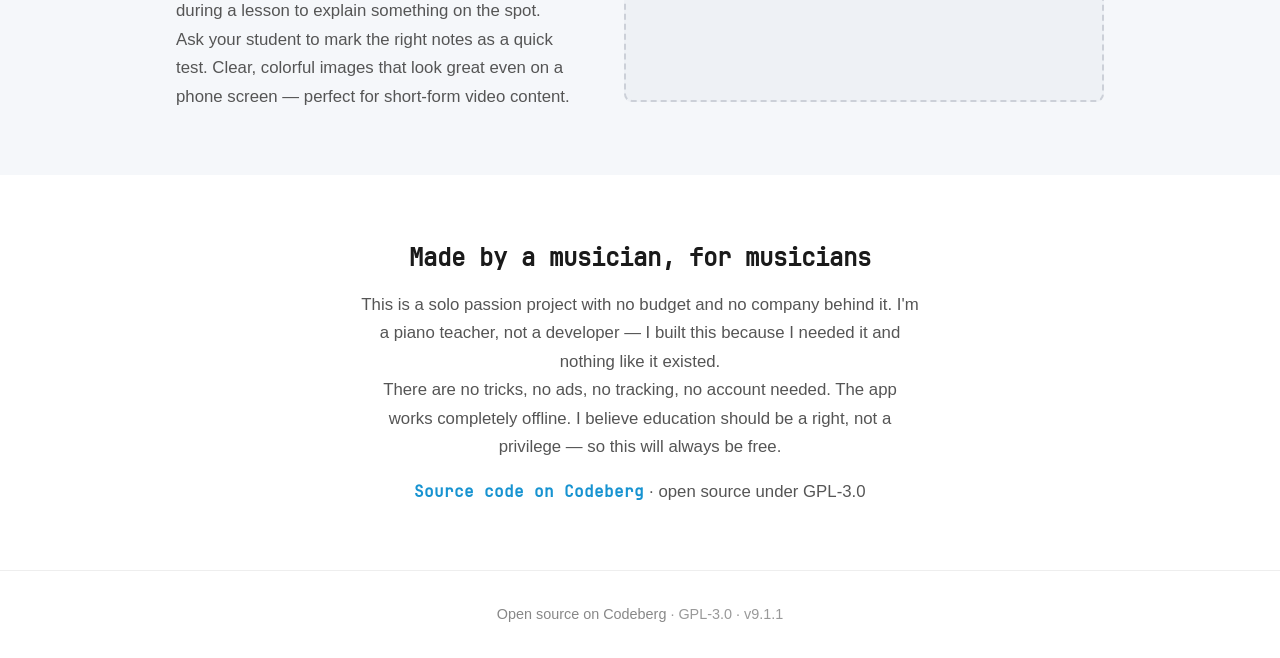
==== commit f60d00d7: "Deploy website" ====
--- a/index.html
+++ b/index.html
@@ -63,6 +63,7 @@
         <div class="hero-screenshot">
             <img src="screenshots/sustained-blue-2-octaves-velocity.png" alt="Piano MIDI Viewer showing highlighted keys with velocity">
             <p class="promise">Free, open source, no subscription, no catch.</p>
+            <p class="hero-version" id="hero-version">v9.1.1</p>
         </div>
     </div>
 </section>
@@ -70,35 +71,55 @@
 <!-- Features -->
 <section class="features">
 
-    <div class="feature feature-img-left">
+    <!-- 1. Made for online lessons and video content -->
+    <div class="feature feature-img-right">
+        <div class="feature-text">
+            <h2>Made for online lessons and video content</h2>
+            <p>Piano MIDI Viewer shows what you play on a clean, simple keyboard on your screen. Share it in a video call so your student can follow along, or put it in a video for your viewers.</p>
+            <p>It's not a piano library, not a sampler, not a synth. It's a visual tool that makes piano teaching and learning easier.</p>
+        </div>
         <div class="feature-media">
-            <img src="screenshots/sustained-blue-2-octaves-velocity.png" alt="Keys lighting up in real time">
-        </div>
-        <div class="feature-text">
-            <h2>See what you play</h2>
-            <p>Connect your MIDI keyboard, press a key — it lights up instantly. Velocity-sensitive: play softly for a gentle glow, play hard for full color. Perfect for lessons over video call.</p>
+            <div class="feature-placeholder">
+                <span>Animation: video call with webcam + Piano MIDI Viewer side by side</span>
+            </div>
         </div>
     </div>
 
-    <div class="feature feature-img-right">
+    <!-- 2. Easy to set up -->
+    <div class="feature feature-img-left">
+        <div class="feature-media">
+            <div class="feature-placeholder">
+                <span>Animation: USB cable plugs in → app detects piano → keys light up</span>
+            </div>
+        </div>
         <div class="feature-text">
-            <h2>Mark any key</h2>
-            <p>Toggle the pencil tool to draw on any key. Mark a scale, a chord, or finger positions. Take a screenshot and share it — no extra software needed.</p>
-        </div>
-        <div class="feature-media">
-            <img src="screenshots/pencil-tool-red-4-octaves.png" alt="Pencil tool marking keys in red">
+            <h2>Easy to set up</h2>
+            <p>Connect your digital piano to your computer with a USB cable. No drivers needed — it just works. The app finds your piano automatically.</p>
+            <p>Most video call apps can already share the piano window alongside your webcam. No extra software needed. <a href="guide.html">Our setup guide</a> walks you through it step by step.</p>
         </div>
     </div>
 
-    <div class="feature feature-img-left">
+    <!-- 3. Mark keys and save screenshots -->
+    <div class="feature feature-img-right">
+        <div class="feature-text">
+            <h2>Mark keys and save screenshots</h2>
+            <p>Use the pencil tool to mark any key — scales, chords, finger positions. Save a screenshot with one click. Build a library of cards for your students, or use it live during a lesson to explain something on the spot.</p>
+            <p>Ask your student to mark the right notes as a quick test. Clear, colorful images that look great even on a phone screen — perfect for short-form video content.</p>
+        </div>
         <div class="feature-media">
             <div class="feature-placeholder">
-                <span>GIF coming soon</span>
+                <span>Animation: pencil marks a scale → screenshot saved → image in chat</span>
             </div>
         </div>
-        <div class="feature-text">
-            <h2>Customize everything</h2>
-            <p>Pick your highlight color, show or hide note names, adjust the keyboard range from 1 to 7 octaves. Make it yours.</p>
+    </div>
+
+    <!-- 4. Made by a musician, for musicians -->
+    <div class="feature feature-text-only">
+        <div class="feature-text feature-text-centered">
+            <h2>Made by a musician, for musicians</h2>
+            <p>This is a solo passion project with no budget and no company behind it. I'm a piano teacher, not a developer — I built this because I needed it and nothing like it existed.</p>
+            <p>There are no tricks, no ads, no tracking, no account needed. The app works completely offline. I believe education should be a right, not a privilege — so this will always be free.</p>
+            <p class="feature-link"><a href="https://codeberg.org/skoomabwoy/piano-midi-viewer" target="_blank" rel="noopener">Source code on Codeberg</a> · open source under GPL-3.0</p>
         </div>
     </div>
 
@@ -109,7 +130,7 @@
     <p>
         <a href="https://codeberg.org/skoomabwoy/piano-midi-viewer" target="_blank" rel="noopener">Open source on Codeberg</a>
         · GPL-3.0
-        · v8.6.2
+        · v9.1.1
     </p>
 </footer>
 
--- a/style.css
+++ b/style.css
@@ -100,6 +100,13 @@
     margin-top: 1rem;
 }
 
+.hero-version {
+    font-family: 'JetBrains Mono', monospace;
+    font-size: 0.85rem;
+    color: #aaa;
+    margin-top: 0.4rem;
+}
+
 .btn-primary {
     display: inline-block;
     background: #1793D1;
@@ -148,6 +155,20 @@
     box-shadow: 0 4px 24px rgba(0, 0, 0, 0.1);
 }
 
+/* ── Guide Link ── */
+.guide-link-section {
+    text-align: center;
+    padding: 1.5rem 2rem;
+    background: #f5f7fa;
+    border-top: 1px solid #eee;
+    border-bottom: 1px solid #eee;
+}
+
+.guide-link-section p {
+    font-size: 1.05rem;
+    color: #555;
+}
+
 /* ── Features ── */
 .features {
     padding: 0;
@@ -218,12 +239,35 @@
     background: #eef1f5;
     border: 2px dashed #ccd0d8;
     border-radius: 8px;
-    aspect-ratio: 16 / 5;
+    aspect-ratio: 16 / 9;
     display: flex;
     align-items: center;
     justify-content: center;
     color: #999;
     font-size: 0.95rem;
+    text-align: center;
+    padding: 1rem;
+}
+
+/* Text-only feature (no media, centered) */
+.feature-text-only {
+    justify-content: center;
+    text-align: center;
+}
+
+.feature-text-centered {
+    max-width: 560px;
+    margin: 0 auto;
+}
+
+.feature-link {
+    margin-top: 1rem;
+}
+
+.feature-link a {
+    font-family: 'JetBrains Mono', monospace;
+    font-weight: 600;
+    font-size: 1rem;
 }
 
 /* Platform tabs */
@@ -336,6 +380,296 @@
     color: #1793D1;
 }
 
+/* ── Guide Page ── */
+.back-link {
+    color: rgba(255, 255, 255, 0.85);
+    text-decoration: none;
+    font-size: 0.95rem;
+}
+
+.back-link:hover {
+    color: #ffffff;
+    text-decoration: none;
+}
+
+.guide-intro {
+    background: #ffffff;
+    padding: 3rem 2rem 1.5rem;
+    text-align: center;
+}
+
+.guide-intro h2 {
+    font-family: 'JetBrains Mono', monospace;
+    font-size: 1.8rem;
+    color: #1a1a1a;
+    margin-bottom: 1rem;
+}
+
+.guide-intro p {
+    font-size: 1.1rem;
+    color: #555;
+    max-width: 700px;
+    margin: 0 auto;
+    line-height: 1.7;
+}
+
+.container {
+    max-width: 1000px;
+    margin: 0 auto;
+}
+
+.guide-section {
+    background: #ffffff;
+    padding: 3rem 2rem;
+}
+
+.guide-section-alt {
+    background: #f5f7fa;
+}
+
+.guide-section h2 {
+    font-family: 'JetBrains Mono', monospace;
+    font-size: 1.5rem;
+    color: #1a1a1a;
+    margin-bottom: 0.3rem;
+}
+
+.section-subtitle {
+    font-size: 1.05rem;
+    color: #888;
+    margin-bottom: 2rem;
+}
+
+/* Guide explainer (intro block with text + image) */
+.guide-explainer {
+    display: flex;
+    align-items: flex-start;
+    gap: 2.5rem;
+    margin-bottom: 2.5rem;
+}
+
+.guide-explainer-text {
+    flex: 1;
+}
+
+.guide-explainer-text p {
+    font-size: 1.05rem;
+    color: #555;
+    line-height: 1.7;
+    margin-bottom: 0.8rem;
+}
+
+.guide-explainer-text ol,
+.guide-explainer-text ul {
+    padding-left: 1.5rem;
+    margin-bottom: 0.8rem;
+}
+
+.guide-explainer-text li {
+    margin-bottom: 0.5rem;
+    color: #555;
+    line-height: 1.7;
+}
+
+.guide-explainer-img {
+    flex: 0 0 40%;
+}
+
+.guide-explainer-img img {
+    width: 100%;
+    border-radius: 8px;
+    box-shadow: 0 2px 16px rgba(0, 0, 0, 0.08);
+}
+
+.guide-disclaimer {
+    font-size: 0.95rem;
+    color: #888;
+    font-style: italic;
+    margin-bottom: 1.2rem;
+}
+
+/* App cards (expandable per-app instructions) */
+.app-cards {
+    display: flex;
+    flex-direction: column;
+    gap: 0.5rem;
+    margin-bottom: 2rem;
+}
+
+.app-card {
+    border: 1.5px solid #dde0e4;
+    border-radius: 8px;
+    overflow: hidden;
+    transition: border-color 0.15s;
+}
+
+.app-card[open] {
+    border-color: #1793D1;
+}
+
+.app-card summary {
+    display: flex;
+    align-items: center;
+    gap: 0.8rem;
+    padding: 0.9rem 1.2rem;
+    cursor: pointer;
+    font-size: 1rem;
+    list-style: none;
+    user-select: none;
+    transition: background 0.15s;
+}
+
+.app-card summary::-webkit-details-marker {
+    display: none;
+}
+
+.app-card summary::before {
+    content: '▸';
+    font-size: 0.85rem;
+    color: #999;
+    transition: transform 0.15s;
+}
+
+.app-card[open] summary::before {
+    transform: rotate(90deg);
+}
+
+.app-card summary:hover {
+    background: #f8f9fb;
+}
+
+.app-name {
+    font-family: 'JetBrains Mono', monospace;
+    font-weight: 600;
+    color: #2a2a2a;
+}
+
+.app-badge {
+    font-size: 0.8rem;
+    color: #2ea043;
+    background: #e6f9ec;
+    padding: 0.15rem 0.6rem;
+    border-radius: 4px;
+    margin-left: auto;
+}
+
+.badge-limited {
+    color: #b08800;
+    background: #fef6e0;
+}
+
+.app-steps {
+    display: flex;
+    align-items: flex-start;
+    gap: 2rem;
+    padding: 0 1.2rem 1.2rem;
+}
+
+.app-steps-text {
+    flex: 1;
+}
+
+.app-steps-text ol {
+    padding-left: 1.5rem;
+    margin-bottom: 0.8rem;
+}
+
+.app-steps-text li {
+    margin-bottom: 0.5rem;
+    color: #444;
+    line-height: 1.7;
+}
+
+.app-steps-img {
+    flex: 0 0 35%;
+}
+
+.app-steps-img img {
+    width: 100%;
+    border-radius: 6px;
+    box-shadow: 0 2px 12px rgba(0, 0, 0, 0.08);
+}
+
+/* Guide steps (numbered OBS steps) */
+.guide-step {
+    display: flex;
+    align-items: flex-start;
+    gap: 2.5rem;
+    margin-bottom: 2.5rem;
+}
+
+.guide-step-text {
+    flex: 1;
+}
+
+.guide-step-text h3 {
+    font-family: 'JetBrains Mono', monospace;
+    font-size: 1.15rem;
+    color: #1a1a1a;
+    margin-bottom: 0.6rem;
+    display: flex;
+    align-items: center;
+    gap: 0.6rem;
+}
+
+.step-number {
+    display: inline-flex;
+    align-items: center;
+    justify-content: center;
+    width: 1.8rem;
+    height: 1.8rem;
+    background: #1793D1;
+    color: #fff;
+    border-radius: 50%;
+    font-size: 0.9rem;
+    font-weight: 700;
+    flex-shrink: 0;
+}
+
+.guide-step-text p {
+    font-size: 1.05rem;
+    color: #555;
+    line-height: 1.7;
+    margin-bottom: 0.6rem;
+}
+
+.guide-step-text ul {
+    padding-left: 1.5rem;
+    margin-bottom: 0.6rem;
+}
+
+.guide-step-text li {
+    margin-bottom: 0.4rem;
+    color: #555;
+    line-height: 1.7;
+}
+
+.guide-step-img {
+    flex: 0 0 35%;
+}
+
+.guide-step-img img {
+    width: 100%;
+    border-radius: 6px;
+    box-shadow: 0 2px 12px rgba(0, 0, 0, 0.08);
+}
+
+/* Guide tip box */
+.guide-tip {
+    background: #e8f4fd;
+    border-left: 4px solid #1793D1;
+    padding: 1rem 1.2rem;
+    border-radius: 0 6px 6px 0;
+    margin-top: 1rem;
+}
+
+.guide-tip p {
+    font-size: 0.95rem;
+    color: #2a2a2a;
+    line-height: 1.7;
+    margin: 0;
+}
+
 /* ── Footer ── */
 footer {
     text-align: center;
@@ -392,4 +726,36 @@
     .hero-screenshot {
         width: 100%;
     }
-}
+
+    /* Guide responsive */
+    .guide-intro h2 {
+        font-size: 1.4rem;
+    }
+
+    .guide-explainer {
+        flex-direction: column;
+    }
+
+    .guide-explainer-img {
+        flex: none;
+        width: 100%;
+    }
+
+    .guide-step {
+        flex-direction: column;
+    }
+
+    .guide-step-img {
+        flex: none;
+        width: 100%;
+    }
+
+    .app-steps {
+        flex-direction: column;
+    }
+
+    .app-steps-img {
+        flex: none;
+        width: 100%;
+    }
+}
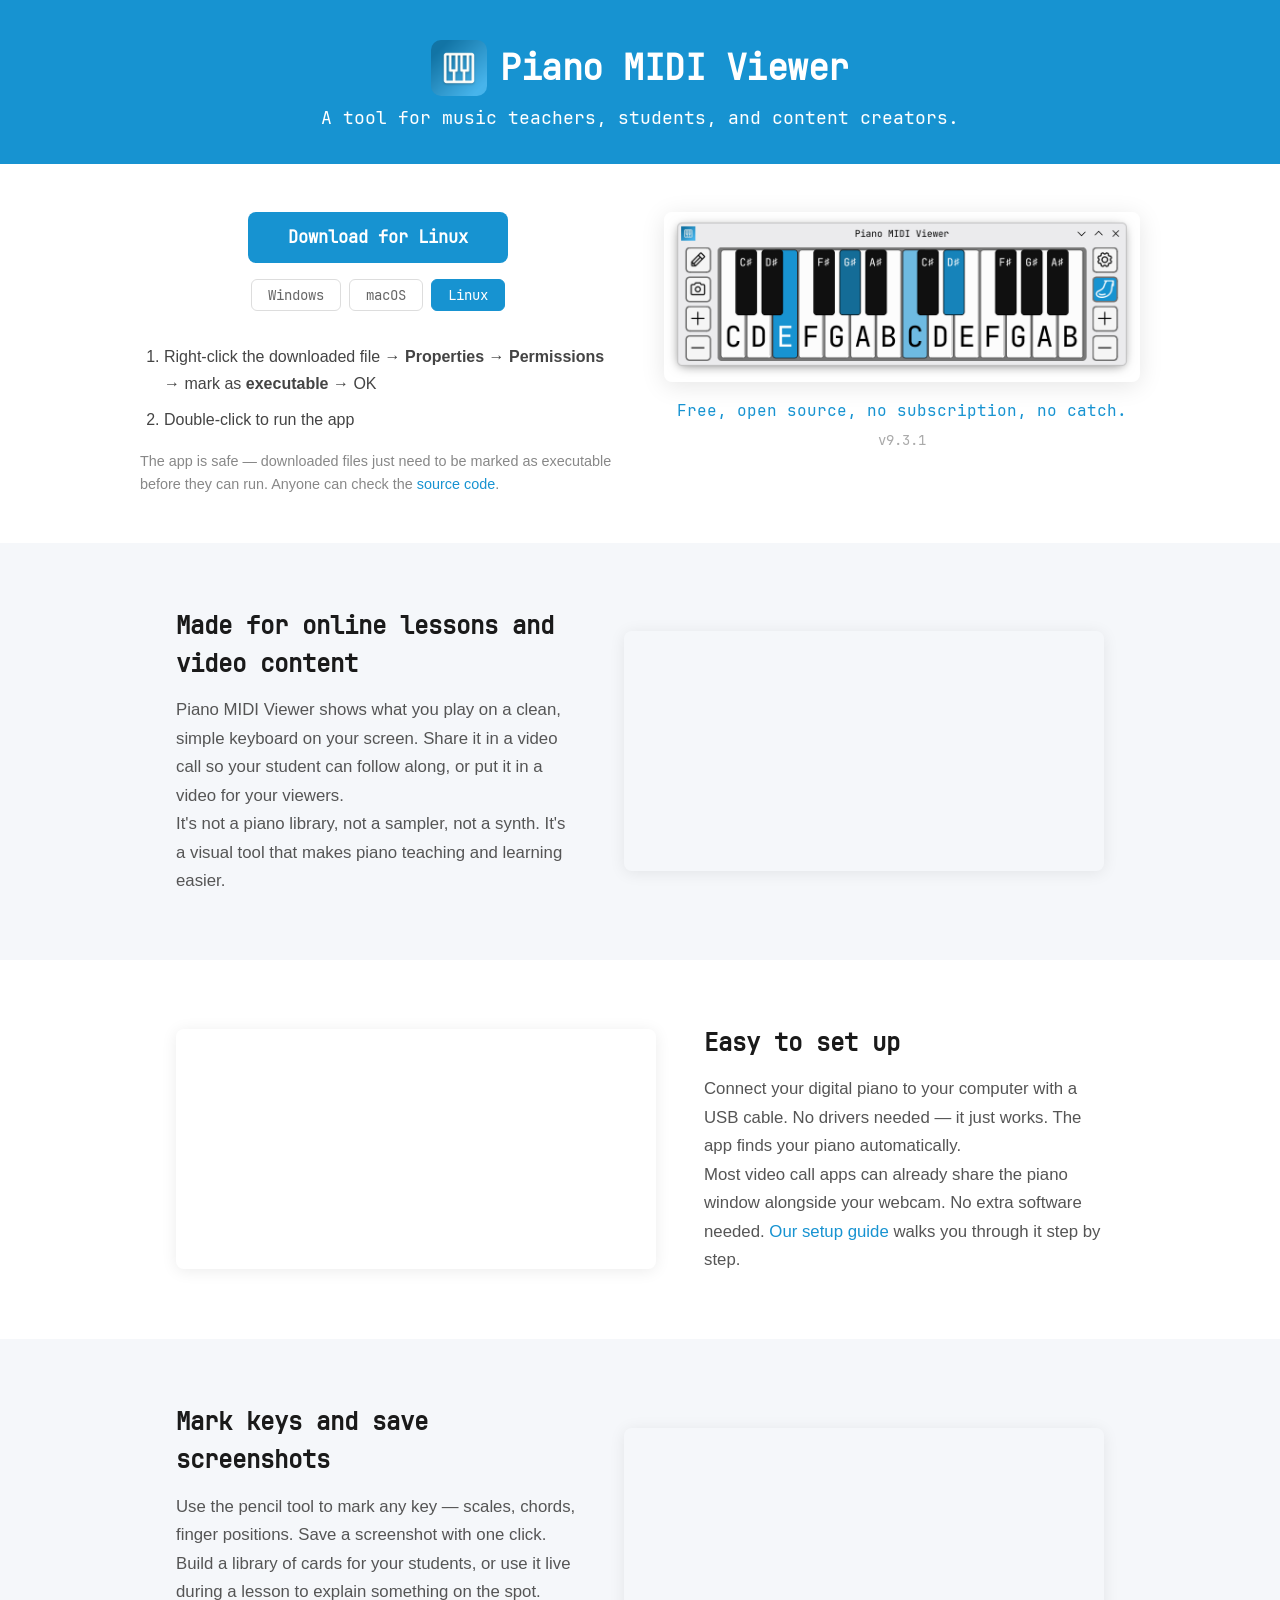
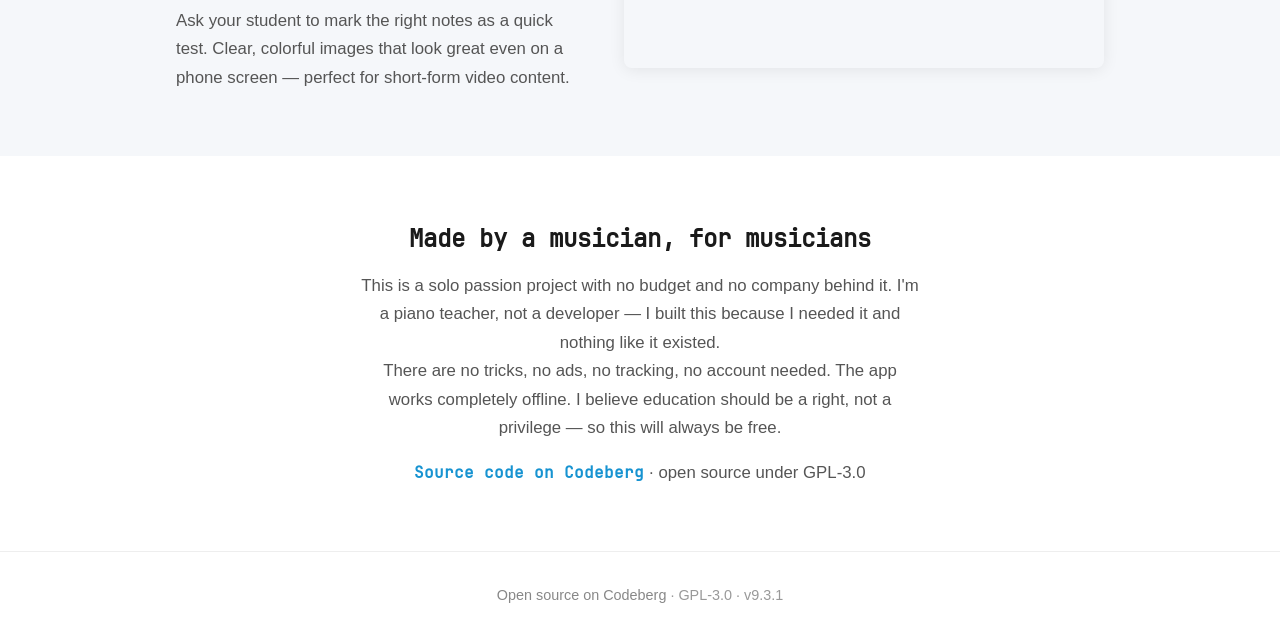
==== commit 6cb51cc5: "Deploy website" ====
--- a/index.html
+++ b/index.html
@@ -5,7 +5,7 @@
     <meta name="viewport" content="width=device-width, initial-scale=1.0">
     <title>Piano MIDI Viewer — Free tool for music teachers, students, and creators</title>
     <meta name="description" content="A free, open source piano visualizer for music lessons and streaming. No subscription, no catch.">
-    <link rel="icon" href="icon.svg" type="image/svg+xml">
+    <link rel="icon" href="icon.png" type="image/png">
     <link rel="stylesheet" href="style.css">
 </head>
 <body>
@@ -14,7 +14,7 @@
 <header class="top-banner">
     <div class="banner-inner">
         <div class="banner-title">
-            <img src="icon.svg" alt="" class="banner-icon">
+            <img src="icon.png" alt="" class="banner-icon">
             <h1>Piano MIDI Viewer</h1>
         </div>
         <p class="banner-tagline">A tool for music teachers, students, and content creators.</p>
@@ -63,7 +63,7 @@
         <div class="hero-screenshot">
             <img src="screenshots/sustained-blue-2-octaves-velocity.png" alt="Piano MIDI Viewer showing highlighted keys with velocity">
             <p class="promise">Free, open source, no subscription, no catch.</p>
-            <p class="hero-version" id="hero-version">v9.1.1</p>
+            <p class="hero-version" id="hero-version">v9.3.1</p>
         </div>
     </div>
 </section>
@@ -79,18 +79,18 @@
             <p>It's not a piano library, not a sampler, not a synth. It's a visual tool that makes piano teaching and learning easier.</p>
         </div>
         <div class="feature-media">
-            <div class="feature-placeholder">
-                <span>Animation: video call with webcam + Piano MIDI Viewer side by side</span>
-            </div>
+            <video class="feature-video" autoplay muted loop playsinline>
+                <source src="media/lesson-demo.mp4" type="video/mp4">
+            </video>
         </div>
     </div>
 
     <!-- 2. Easy to set up -->
     <div class="feature feature-img-left">
         <div class="feature-media">
-            <div class="feature-placeholder">
-                <span>Animation: USB cable plugs in → app detects piano → keys light up</span>
-            </div>
+            <video class="feature-video" autoplay muted loop playsinline>
+                <source src="media/setup-demo.mp4" type="video/mp4">
+            </video>
         </div>
         <div class="feature-text">
             <h2>Easy to set up</h2>
@@ -107,9 +107,9 @@
             <p>Ask your student to mark the right notes as a quick test. Clear, colorful images that look great even on a phone screen — perfect for short-form video content.</p>
         </div>
         <div class="feature-media">
-            <div class="feature-placeholder">
-                <span>Animation: pencil marks a scale → screenshot saved → image in chat</span>
-            </div>
+            <video class="feature-video" autoplay muted loop playsinline>
+                <source src="media/pencil-demo.mp4" type="video/mp4">
+            </video>
         </div>
     </div>
 
@@ -130,7 +130,7 @@
     <p>
         <a href="https://codeberg.org/skoomabwoy/piano-midi-viewer" target="_blank" rel="noopener">Open source on Codeberg</a>
         · GPL-3.0
-        · v9.1.1
+        · v9.3.1
     </p>
 </footer>
 
--- a/style.css
+++ b/style.css
@@ -210,11 +210,13 @@
     max-width: 480px;
 }
 
-.feature-media img {
+.feature-media img,
+.feature-video {
     width: 100%;
     height: auto;
     border-radius: 8px;
     box-shadow: 0 2px 16px rgba(0, 0, 0, 0.08);
+    display: block;
 }
 
 .feature-text {
@@ -670,6 +672,37 @@
     margin: 0;
 }
 
+/* ── Lightbox ── */
+.lightbox-overlay {
+    display: none;
+    position: fixed;
+    inset: 0;
+    background: rgba(0, 0, 0, 0.88);
+    z-index: 1000;
+    cursor: zoom-out;
+    align-items: center;
+    justify-content: center;
+    padding: 1.5rem;
+}
+
+.lightbox-overlay.active {
+    display: flex;
+}
+
+.lightbox-img {
+    max-width: 90vw;
+    max-height: 90vh;
+    border-radius: 6px;
+    box-shadow: 0 8px 40px rgba(0, 0, 0, 0.6);
+    object-fit: contain;
+}
+
+.app-steps-img img,
+.guide-step-img img,
+.guide-explainer-img img {
+    cursor: zoom-in;
+}
+
 /* ── Footer ── */
 footer {
     text-align: center;
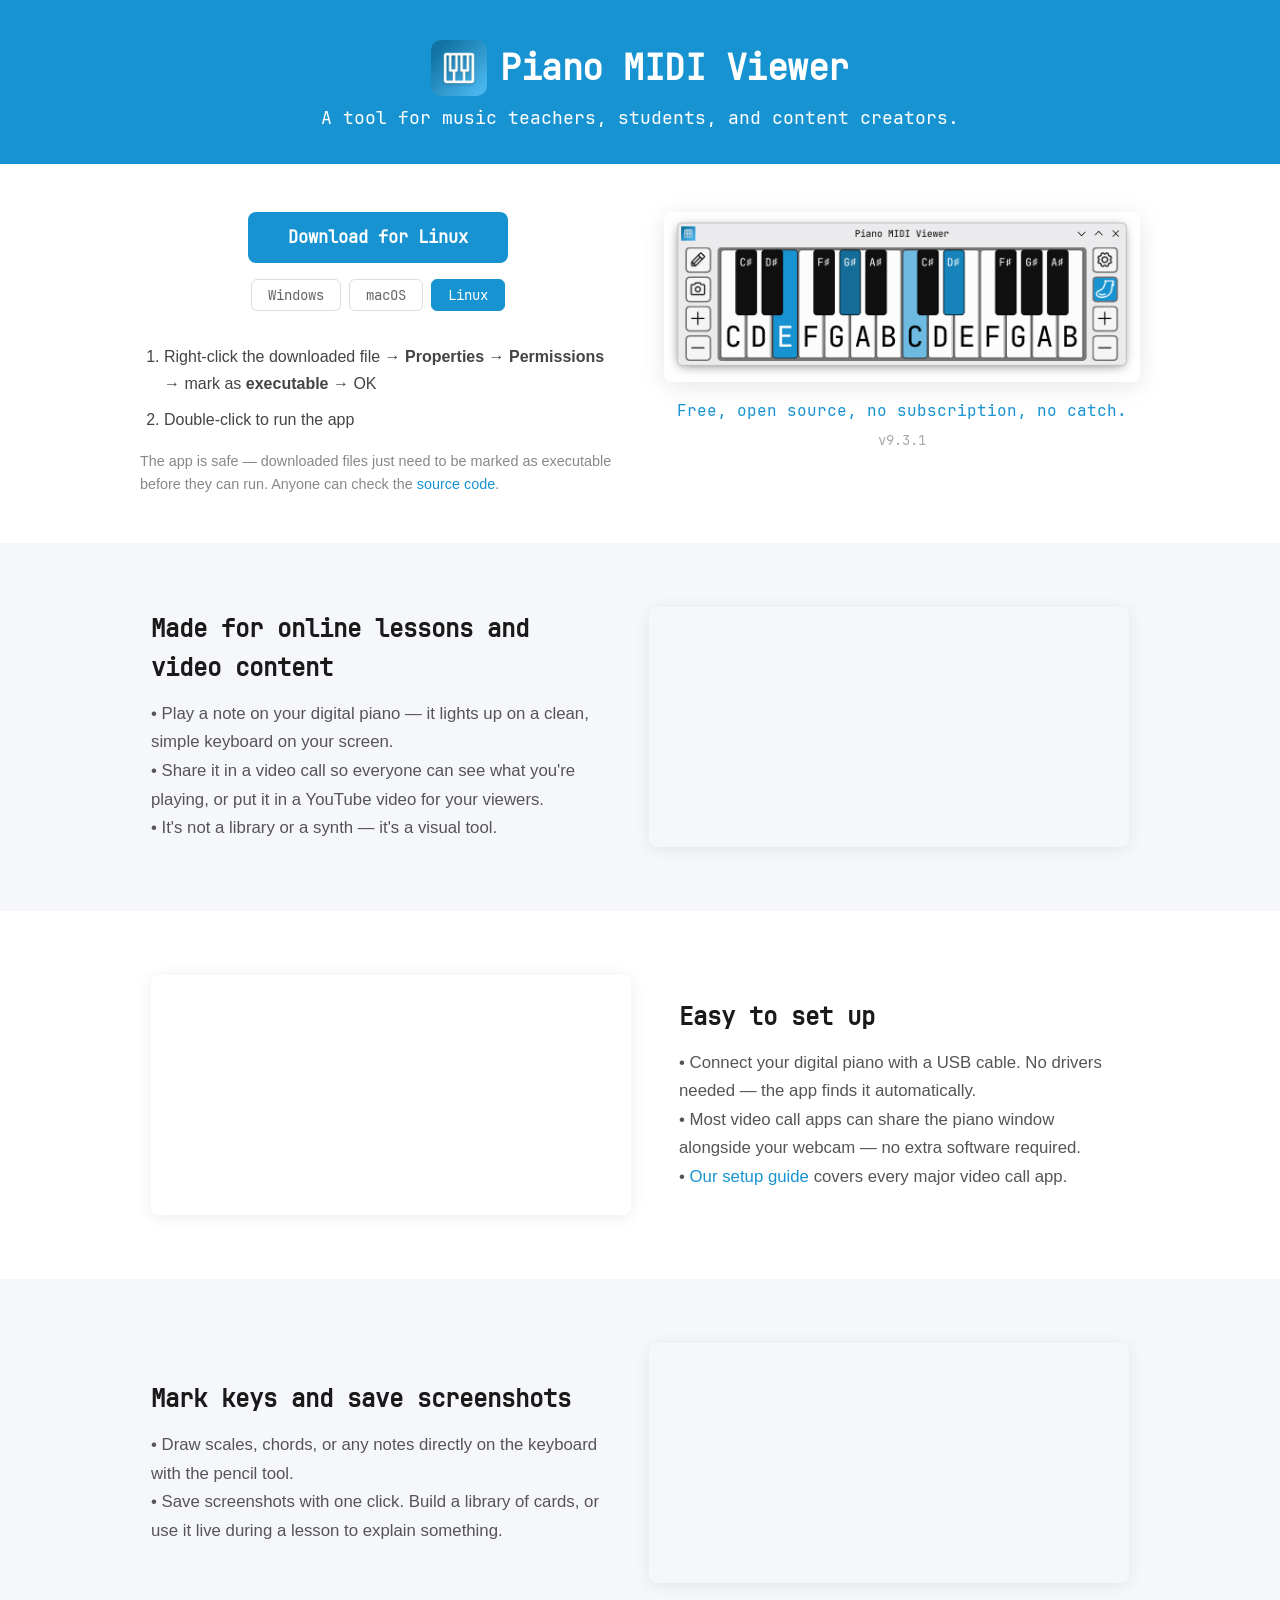
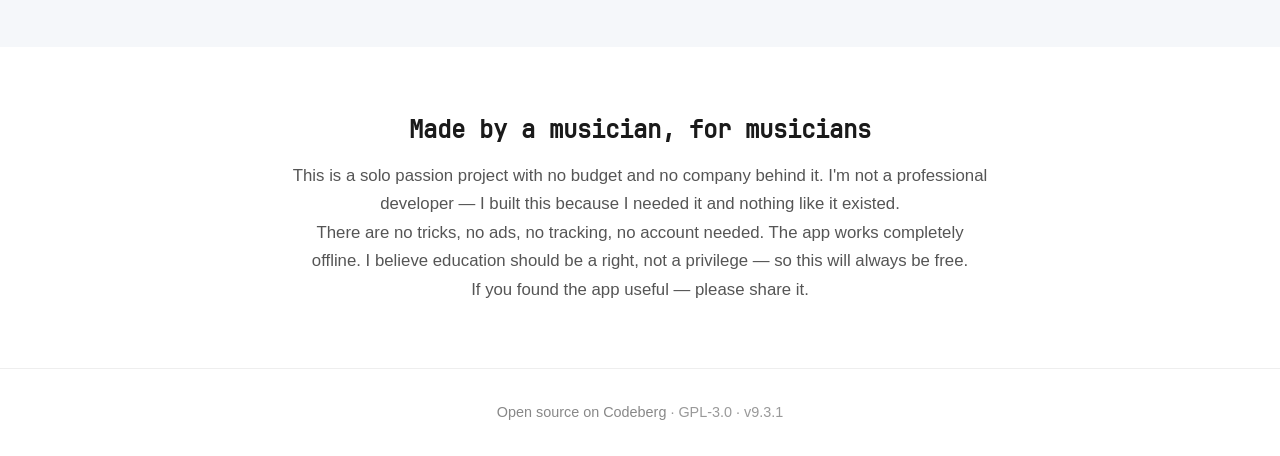
==== commit 494d91cb: "Deploy website" ====
--- a/index.html
+++ b/index.html
@@ -75,8 +75,9 @@
     <div class="feature feature-img-right">
         <div class="feature-text">
             <h2>Made for online lessons and video content</h2>
-            <p>Piano MIDI Viewer shows what you play on a clean, simple keyboard on your screen. Share it in a video call so your student can follow along, or put it in a video for your viewers.</p>
-            <p>It's not a piano library, not a sampler, not a synth. It's a visual tool that makes piano teaching and learning easier.</p>
+            <p>• Play a note on your digital piano — it lights up on a clean, simple keyboard on your screen.</p>
+            <p>• Share it in a video call so everyone can see what you're playing, or put it in a YouTube video for your viewers.</p>
+            <p>• It's not a library or a synth — it's a visual tool.</p>
         </div>
         <div class="feature-media">
             <video class="feature-video" autoplay muted loop playsinline>
@@ -94,8 +95,9 @@
         </div>
         <div class="feature-text">
             <h2>Easy to set up</h2>
-            <p>Connect your digital piano to your computer with a USB cable. No drivers needed — it just works. The app finds your piano automatically.</p>
-            <p>Most video call apps can already share the piano window alongside your webcam. No extra software needed. <a href="guide.html">Our setup guide</a> walks you through it step by step.</p>
+            <p>• Connect your digital piano with a USB cable. No drivers needed — the app finds it automatically.</p>
+            <p>• Most video call apps can share the piano window alongside your webcam — no extra software required.</p>
+            <p>• <a href="guide.html">Our setup guide</a> covers every major video call app.</p>
         </div>
     </div>
 
@@ -103,8 +105,8 @@
     <div class="feature feature-img-right">
         <div class="feature-text">
             <h2>Mark keys and save screenshots</h2>
-            <p>Use the pencil tool to mark any key — scales, chords, finger positions. Save a screenshot with one click. Build a library of cards for your students, or use it live during a lesson to explain something on the spot.</p>
-            <p>Ask your student to mark the right notes as a quick test. Clear, colorful images that look great even on a phone screen — perfect for short-form video content.</p>
+            <p>• Draw scales, chords, or any notes directly on the keyboard with the pencil tool.</p>
+            <p>• Save screenshots with one click. Build a library of cards, or use it live during a lesson to explain something.</p>
         </div>
         <div class="feature-media">
             <video class="feature-video" autoplay muted loop playsinline>
@@ -117,12 +119,12 @@
     <div class="feature feature-text-only">
         <div class="feature-text feature-text-centered">
             <h2>Made by a musician, for musicians</h2>
-            <p>This is a solo passion project with no budget and no company behind it. I'm a piano teacher, not a developer — I built this because I needed it and nothing like it existed.</p>
+            <p>This is a solo passion project with no budget and no company behind it. I'm not a professional developer — I built this because I needed it and nothing like it existed.</p>
             <p>There are no tricks, no ads, no tracking, no account needed. The app works completely offline. I believe education should be a right, not a privilege — so this will always be free.</p>
-            <p class="feature-link"><a href="https://codeberg.org/skoomabwoy/piano-midi-viewer" target="_blank" rel="noopener">Source code on Codeberg</a> · open source under GPL-3.0</p>
+            <p>If you found the app useful — please share it.</p>
         </div>
     </div>
-
+    
 </section>
 
 <!-- Footer -->
--- a/style.css
+++ b/style.css
@@ -221,7 +221,7 @@
 
 .feature-text {
     flex: 1;
-    max-width: 400px;
+    max-width: 450px;
 }
 
 .feature-text h2 {
@@ -258,7 +258,7 @@
 }
 
 .feature-text-centered {
-    max-width: 560px;
+    max-width: 700px;
     margin: 0 auto;
 }
 
